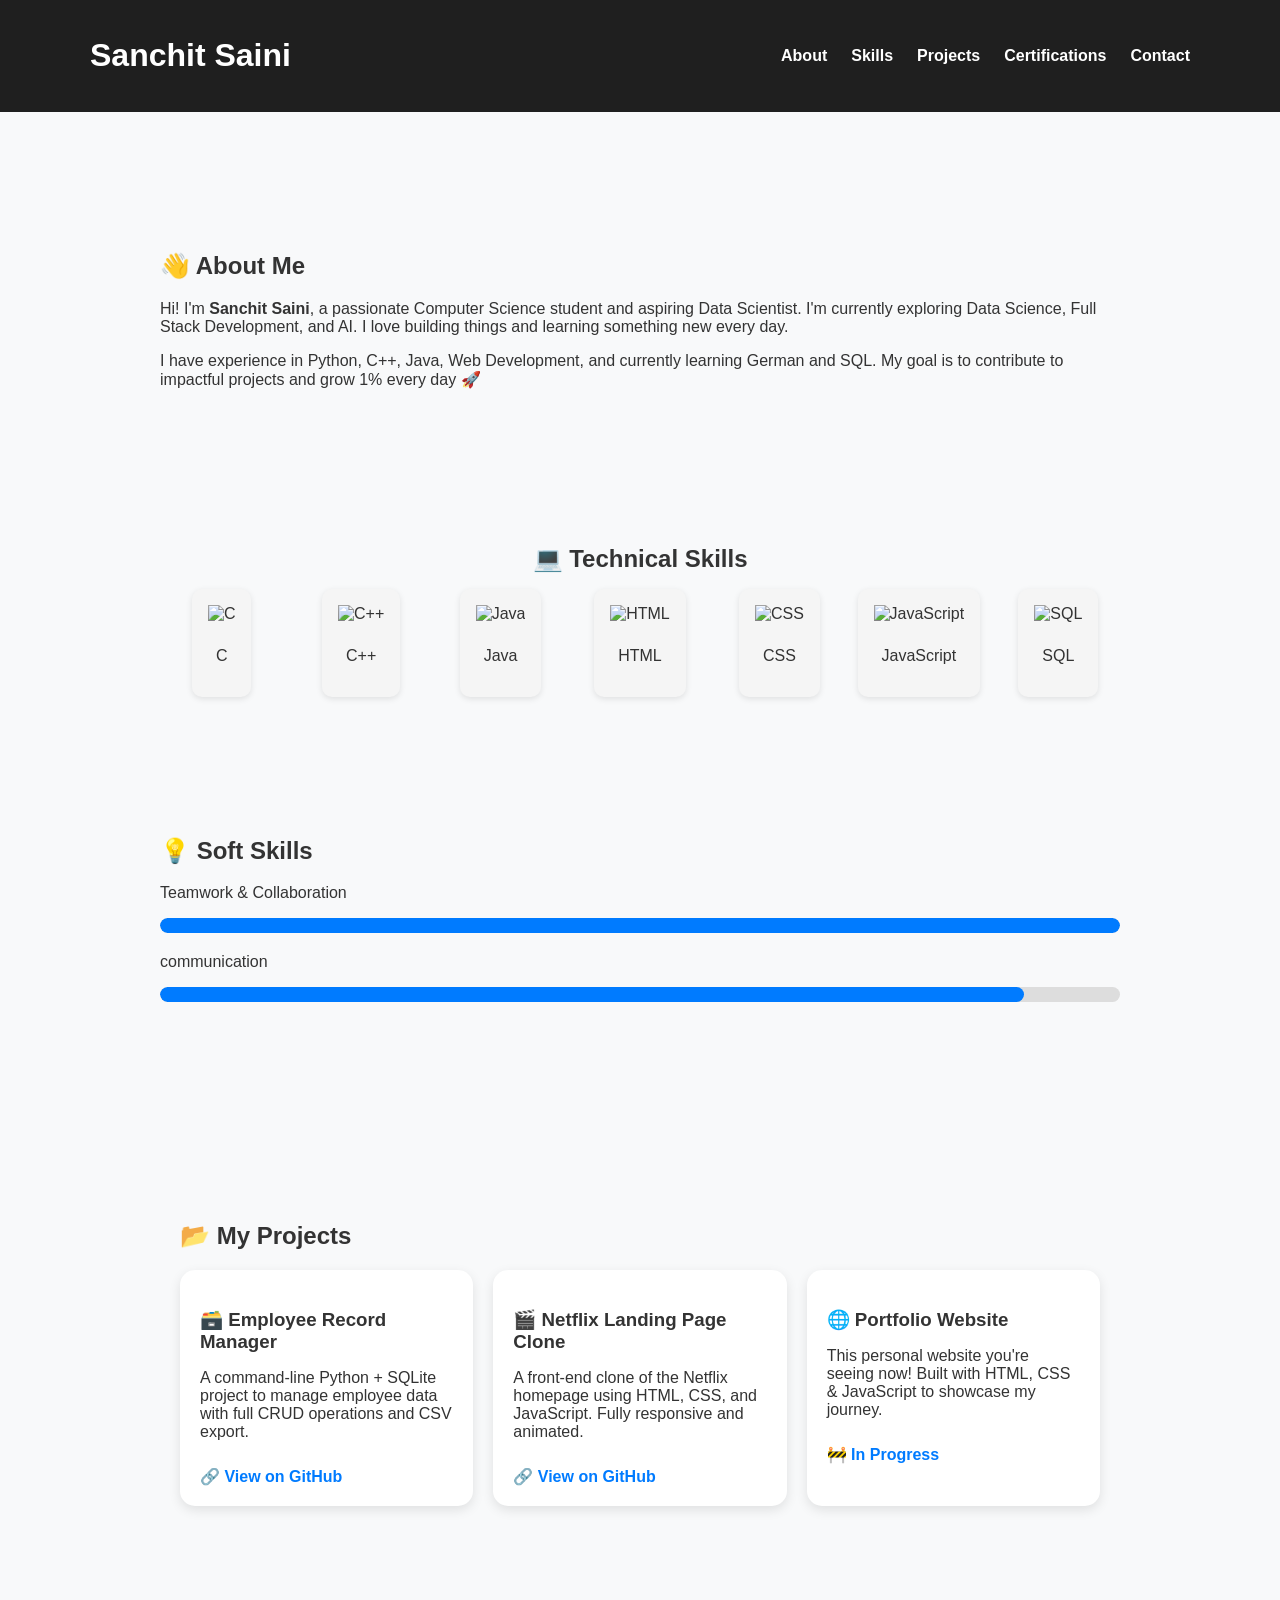
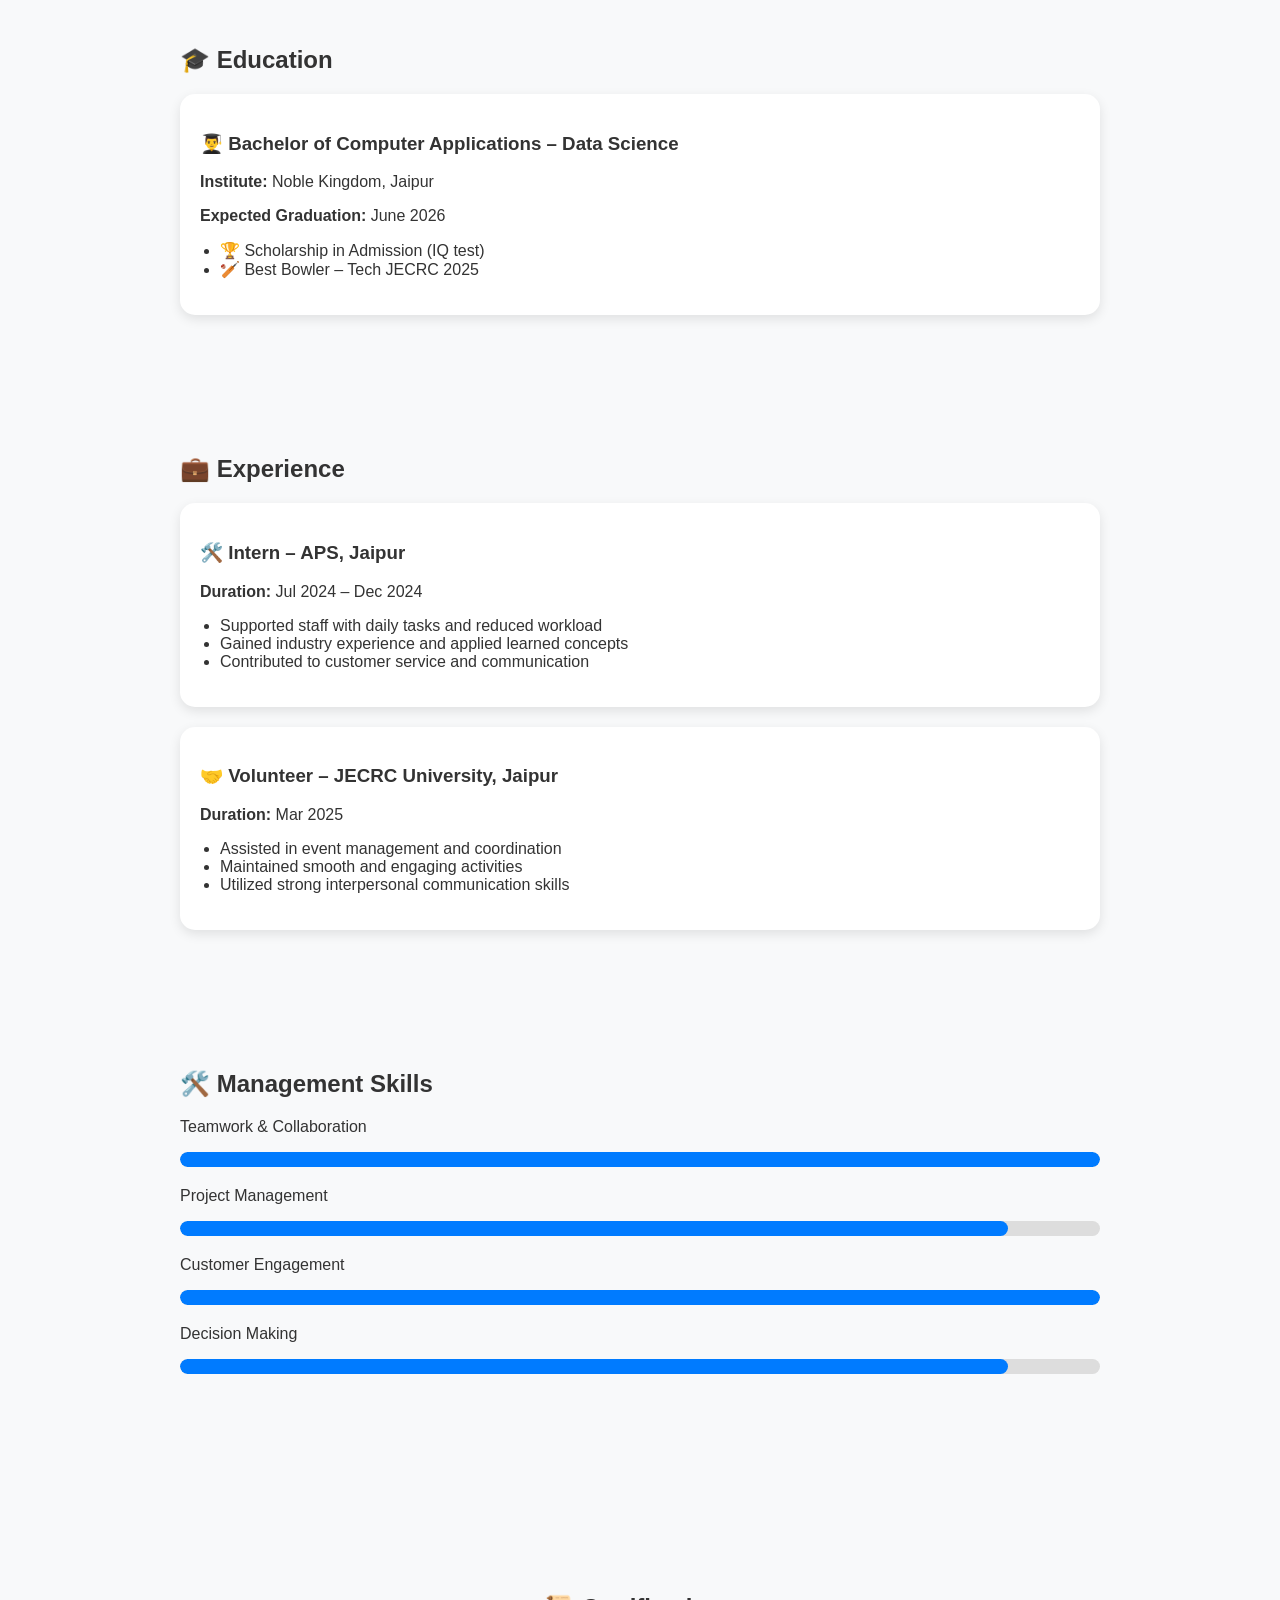
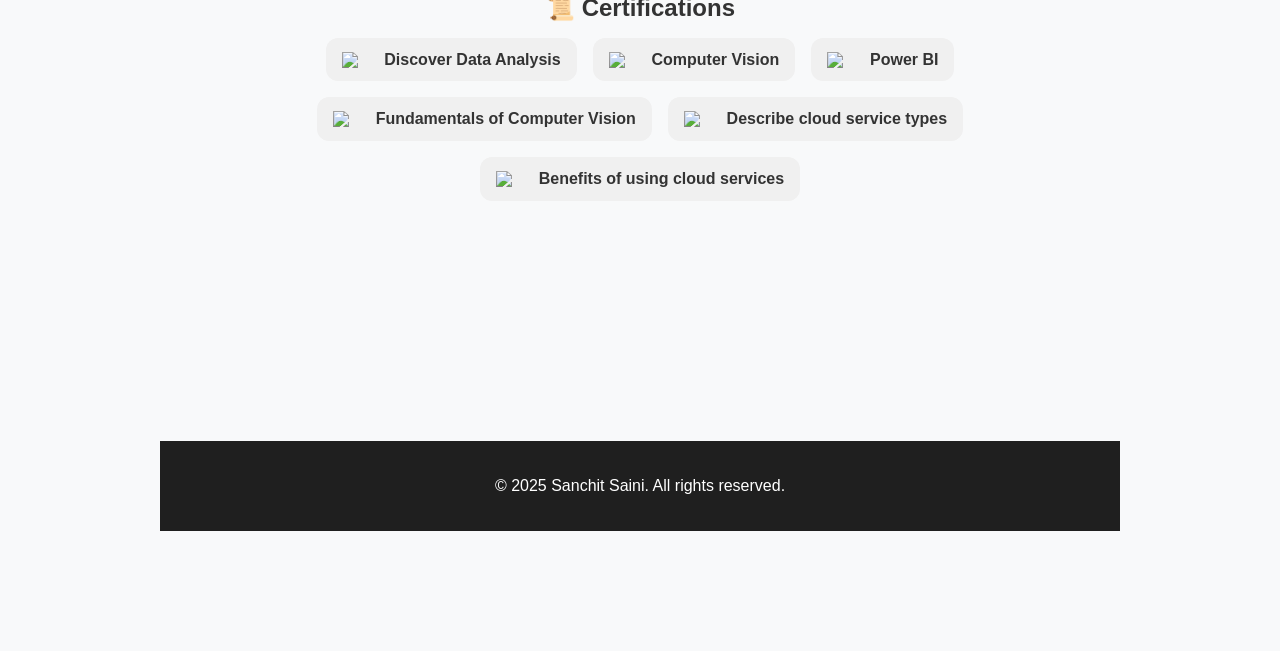
==== index.html @ 5c27bda4 "Update and rename index.html.html to index.html" ====
<!DOCTYPE html>
<html lang="en">
<head>
  <meta charset="UTF-8" />
  <meta name="viewport" content="width=device-width, initial-scale=1.0"/>
  <title>Sanchit Saini | Portfolio</title>
  <link rel="stylesheet" href="port.css" />
</head>
<body>
  <header>
    <div class="container">
      <h1>Sanchit Saini</h1>
      <nav>
        <ul>
          <li><a href="#about">About</a></li>
          <li><a href="#skills">Skills</a></li>
          <li><a href="#projects">Projects</a></li>
          <li><a href="#certifications">Certifications</a></li>
          <li><a href="#contact">Contact</a></li>
        </ul>
      </nav>
    </div>
  </header>

  <!-- Sections (we’ll build these next) -->
  <section id="about"><section id="about">
    <h2>👋 About Me</h2>
    <p>
      Hi! I'm <strong>Sanchit Saini</strong>, a passionate Computer Science student and aspiring Data Scientist.
      I'm currently exploring Data Science, Full Stack Development, and AI. I love building things and learning something new every day.
    </p>
    <p>
      I have experience in Python, C++, Java, Web Development, and currently learning German and SQL. My goal is to contribute to impactful projects and grow 1% every day 🚀
    </p>
  </section>
 
  <section id="technical-skills">
    <h2>💻 Technical Skills</h2>
    <div class="tech-skills-grid">
      <div class="tech-skill-card">
        <img src="https://cdn-icons-png.flaticon.com/512/6132/6132222.png" alt="C" />
        <p>C</p>
      </div>
      <div class="tech-skill-card">
        <img src="https://cdn-icons-png.flaticon.com/512/6132/6132221.png" alt="C++" />
        <p>C++</p>
      </div>
      <div class="tech-skill-card">
        <img src="https://cdn-icons-png.flaticon.com/512/226/226777.png" alt="Java" />
        <p>Java</p>
      </div>
      <div class="tech-skill-card">
        <img src="https://cdn-icons-png.flaticon.com/512/732/732212.png" alt="HTML" />
        <p>HTML</p>
      </div>
      <div class="tech-skill-card">
        <img src="https://cdn-icons-png.flaticon.com/512/732/732190.png" alt="CSS" />
        <p>CSS</p>
      </div>
      <div class="tech-skill-card">
        <img src="https://cdn-icons-png.flaticon.com/512/5968/5968292.png" alt="JavaScript" />
        <p>JavaScript</p>
      </div>
      <div class="tech-skill-card">
        <img src="https://cdn-icons-png.flaticon.com/512/2772/2772128.png" alt="SQL" />
        <p>SQL</p>
      </div>
    </div>
  </section>
  
  <section id="soft-skills">
    <h2>💡 Soft Skills</h2>
    <div class="skills-container">
      <div class="skill"><p>Teamwork & Collaboration</p><div class="bar"><div class="fill" style="width: 100%"></div></div></div>
      <div class="skill"><p>communication</p><div class="bar"><div class="fill" style="width: 90%"></div></div></div>
    </div>
  </section>
  
  <section id="projects"><section id="projects">
    <h2>📂 My Projects</h2>
    <div class="projects-container">
  
      <div class="project-card">
        <h3>🗃️ Employee Record Manager</h3>
        <p>A command-line Python + SQLite project to manage employee data with full CRUD operations and CSV export.</p>
        <a href="https://github.com/SANCHITSAINI46/Employee-Record-Manager" target="_blank">🔗 View on GitHub</a>
      </div>
  
      <div class="project-card">
        <h3>🎬 Netflix Landing Page Clone</h3>
        <p>A front-end clone of the Netflix homepage using HTML, CSS, and JavaScript. Fully responsive and animated.</p>
        <a href="https://github.com/SANCHITSAINI46/Netflix-Landing-Page-Clone" target="_blank">🔗 View on GitHub</a>
      </div>
  
      <!-- Future Project Placeholder -->
      <div class="project-card">
        <h3>🌐 Portfolio Website</h3>
        <p>This personal website you're seeing now! Built with HTML, CSS & JavaScript to showcase my journey.</p>
        <a href="#" target="_blank">🚧 In Progress</a>
      </div>
  
    </div>
  </section>
  <section id="education">
    <h2>🎓 Education</h2>
    <div class="edu-container">
  
      <div class="edu-card">
        <h3>👨‍🎓 Bachelor of Computer Applications – Data Science</h3>
        <p><strong>Institute:</strong> Noble Kingdom, Jaipur</p>
        <p><strong>Expected Graduation:</strong> June 2026</p>
        <ul>
          <li>🏆 Scholarship in Admission (IQ test)</li>
          <li>🏏 Best Bowler – Tech JECRC 2025</li>
        </ul>
      </div>
  
    </div>
  </section>
  
  <section id="experience">
    <h2>💼 Experience</h2>
    <div class="exp-container">
  
      <div class="exp-card">
        <h3>🛠️ Intern – APS, Jaipur</h3>
        <p><strong>Duration:</strong> Jul 2024 – Dec 2024</p>
        <ul>
          <li>Supported staff with daily tasks and reduced workload</li>
          <li>Gained industry experience and applied learned concepts</li>
          <li>Contributed to customer service and communication</li>
        </ul>
      </div>
  
      <div class="exp-card">
        <h3>🤝 Volunteer – JECRC University, Jaipur</h3>
        <p><strong>Duration:</strong> Mar 2025</p>
        <ul>
          <li>Assisted in event management and coordination</li>
          <li>Maintained smooth and engaging activities</li>
          <li>Utilized strong interpersonal communication skills</li>
        </ul>
      </div>
  
    </div>
  </section>
  <section id="skills">
    <h2>🛠️ Management Skills</h2>
    <div class="skills-container">
  
      <div class="skill">
        <p>Teamwork & Collaboration</p>
        <div class="bar"><div class="fill" style="width: 100%"></div></div>
      </div>
  
      <div class="skill">
        <p>Project Management</p>
        <div class="bar"><div class="fill" style="width: 90%"></div></div>
      </div>
  
      <div class="skill">
        <p>Customer Engagement</p>
        <div class="bar"><div class="fill" style="width: 100%"></div></div>
      </div>
  
      <div class="skill">
        <p>Decision Making</p>
        <div class="bar"><div class="fill" style="width: 90%"></div></div>
      </div>
  
    </div>
  </section>
  
  <section id="certifications"><section id="certifications">
    <h2>📜 Certifications</h2>
    <div class="cert-card-container">
      <a class="cert-card" href="https://learn.microsoft.com/api/achievements/share/en-us/SANCHITSAINI-2100/2BXMQHKV?sharingId=534D3C" target="_blank">
        <img src="https://img.icons8.com/color/48/000000/microsoft.png"/>
        <span>Discover Data Analysis</span>
      </a>
      <a class="cert-card" href="https://learn.microsoft.com/api/achievements/share/en-us/SANCHITSAINI-2100/74W7FYFZ?sharingId=534D3C" target="_blank">
        <img src="https://img.icons8.com/color/48/000000/microsoft.png"/>
        <span>Computer Vision</span>
      </a>
      <a class="cert-card" href="https://learn.microsoft.com/api/achievements/share/en-us/SANCHITSAINI-2100/KG247DQB?sharingId=534D3C18CEA63D70" target="_blank">
        <img src="https://img.icons8.com/color/48/000000/microsoft.png"/>
        <span>Power BI</span>
      </a>
      <a class="cert-card" href="https://learn.microsoft.com/api/achievements/share/en-us/SANCHITSAINI-2100/74W7FYFZ?sharingId=534D3C" target="_blank">
        <img src="https://img.icons8.com/color/48/000000/microsoft.png"/>
        <span>Fundamentals of Computer Vision</span>
      </a>
      <a class="cert-card" href="https://learn.microsoft.com/api/achievements/share/en-us/SANCHITSAINI-2100/BG9Z546D?sharingId=534D3C18CEA63D70" target="_blank">
        <img src="https://img.icons8.com/color/48/000000/microsoft.png"/>
        <span>Describe cloud service types</span>
      </a>
      <a class="cert-card" href="https://learn.microsoft.com/api/achievements/share/en-us/SANCHITSAINI-2100/Z4D8ELY2?sharingId=534D3C18CEA63D70" target="_blank">
        <img src="https://img.icons8.com/color/48/000000/microsoft.png"/>
        <span>Benefits of using cloud services</span>
      </a>
      
      <!-- Add more below in the same format -->
    </div>
  </section>
  </section>
  <section id="contact"></section>

  <footer>
    <p>© 2025 Sanchit Saini. All rights reserved.</p>
  </footer>

  <script src="port.js"></script>
</body>
</html>
---- port.css ----
body {
    margin: 0;
    font-family: 'Segoe UI', sans-serif;
    background: #f8f9fa;
    color: #333;
  }
  
  header {
    background: #1f1f1f;
    color: #fff;
    padding: 1rem 0;
  }
  
  .container {
    max-width: 1100px;
    margin: auto;
    padding: 0 20px;
    display: flex;
    justify-content: space-between;
    align-items: center;
  }
  
  nav ul {
    list-style: none;
    display: flex;
    gap: 1.5rem;
  }
  
  nav a {
    color: #fff;
    text-decoration: none;
    font-weight: 600;
  }
  
  section {
    padding: 60px 20px;
    max-width: 1000px;
    margin: auto;
  }
  
  footer {
    text-align: center;
    padding: 20px;
    background: #1f1f1f;
    color: white;
  } 
  .skill {
    margin-bottom: 20px;
  }
  
  .skill span {
    font-weight: 600;
  }
  
  .bar {
    width: 100%;
    background-color: #ddd;
    border-radius: 20px;
    overflow: hidden;
    height: 15px;
    margin-top: 5px;
  }
  
  .bar div {
    height: 100%;
    background-color: #007bff;
    width: 0%;
    border-radius: 20px;
    transition: width 1s ease-in-out;
  }
  .projects-container {
    display: grid;
    grid-template-columns: repeat(auto-fit, minmax(250px, 1fr));
    gap: 20px;
    margin-top: 20px;
  }
  
  .project-card {
    background: #fff;
    border-radius: 15px;
    padding: 20px;
    box-shadow: 0 4px 12px rgba(0,0,0,0.1);
    transition: transform 0.3s ease;
  }
  
  .project-card:hover {
    transform: translateY(-5px);
  }
  
  .project-card h3 {
    margin-bottom: 10px;
  }
  
  .project-card a {
    display: inline-block;
    margin-top: 10px;
    color: #007bff;
    font-weight: 600;
    text-decoration: none;
  }
  
  .project-card a:hover {
    text-decoration: underline;
  }
  
  .edu-container, .exp-container {
    display: flex;
    flex-direction: column;
    gap: 20px;
    margin-top: 20px;
  }
  
  .edu-card, .exp-card {
    background-color: #fff;
    padding: 20px;
    border-radius: 15px;
    box-shadow: 0 4px 12px rgba(0,0,0,0.1);
  }
  
  .edu-card ul, .exp-card ul {
    margin-top: 10px;
    padding-left: 20px;
  }
  #management-skills h2 {
    text-align: center;
    color: #333;
    margin-bottom: 1.2rem;
  }
/* Media Query for Mobile Devices */
@media only screen and (max-width: 768px) {
    body {
        font-size: 12px; /* Reduce font size for better readability */
    }

    .container {
        width: 95%; /* Adjust container width for smaller screens */
        padding: 0 10px; /* Reduce padding */
    }

    nav ul {
        flex-direction: column; /* Stack navigation items vertically */
        gap: 10px; /* Add spacing between items */
    }

    nav ul li {
        margin: 5px 0; /* Reduce margin for compact layout */
    }

    .cert-card {
        padding: 0.5rem 0.8rem; /* Reduce padding */
        font-size: 0.9rem; /* Adjust font size */
    }

    .cert-card img {
        width: 20px; /* Reduce image size */
    }

    .tech-skill-card {
        padding: 0.5rem; /* Reduce padding */
        font-size: 0.8rem; /* Adjust font size */
    }

    .tech-skill-card img {
        width: 30px; /* Reduce image size */
        height: 30px;
    }

    .tech-skills-grid {
        grid-template-columns: repeat(auto-fit, minmax(80px, 1fr)); /* Adjust grid layout */
    }

    .project-card {
        padding: 10px; /* Reduce padding */
    }

    section {
        padding: 40px 10px; /* Reduce section padding */
    }

    footer {
        padding: 15px; /* Adjust footer padding */
        font-size: 0.9rem; /* Reduce font size */
    }
}
#technical-skills h2 {
  text-align: center;
  margin-bottom: 1rem;
}

.tech-skills-grid {
  display: grid;
  grid-template-columns: repeat(auto-fit, minmax(100px, 1fr));
  gap: 1rem;
  justify-items: center;
}

.tech-skill-card {
  background: #f5f5f5;
  padding: 1rem;
  border-radius: 10px;
  text-align: center;
  box-shadow: 0 2px 6px rgba(0,0,0,0.1);
  transition: transform 0.3s ease;
}

.tech-skill-card:hover {
  transform: scale(1.1);
}

.tech-skill-card img {
  width: 40px;
  height: 40px;
  margin-bottom: 0.5rem;
}
#certifications h2 {
  text-align: center;
  margin-bottom: 1rem;
}

.cert-card-container {
  display: flex;
  flex-wrap: wrap;
  gap: 1rem;
  justify-content: center;
}

.cert-card {
  display: flex;
  align-items: center;
  gap: 0.8rem;
  padding: 0.8rem 1rem;
  background-color: #f0f0f0;
  border-radius: 12px;
  text-decoration: none;
  color: #333;
  font-weight: 600;
  transition: background 0.3s ease, transform 0.3s ease;
}

.cert-card img {
  width: 30px;
}

.cert-card:hover {
  background-color: #d3e3fd;
  transform: translateY(-5px);
}
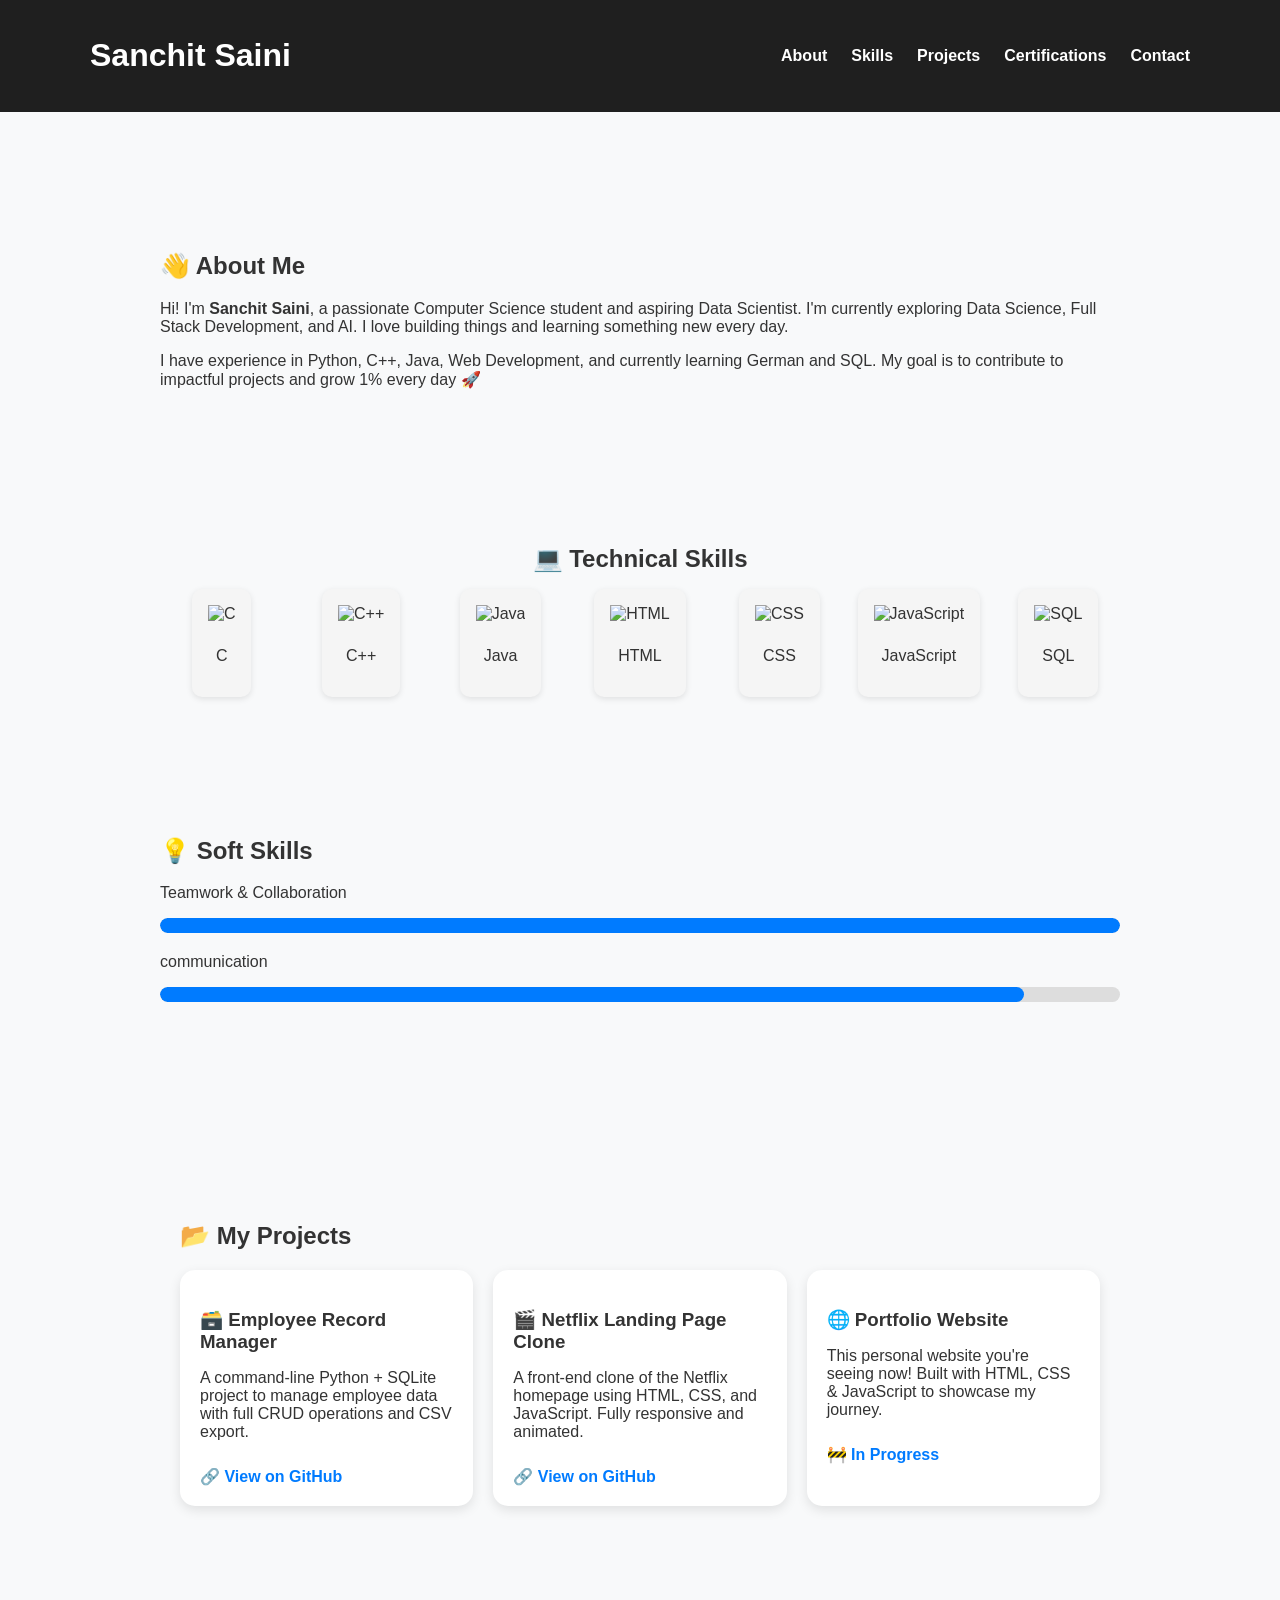
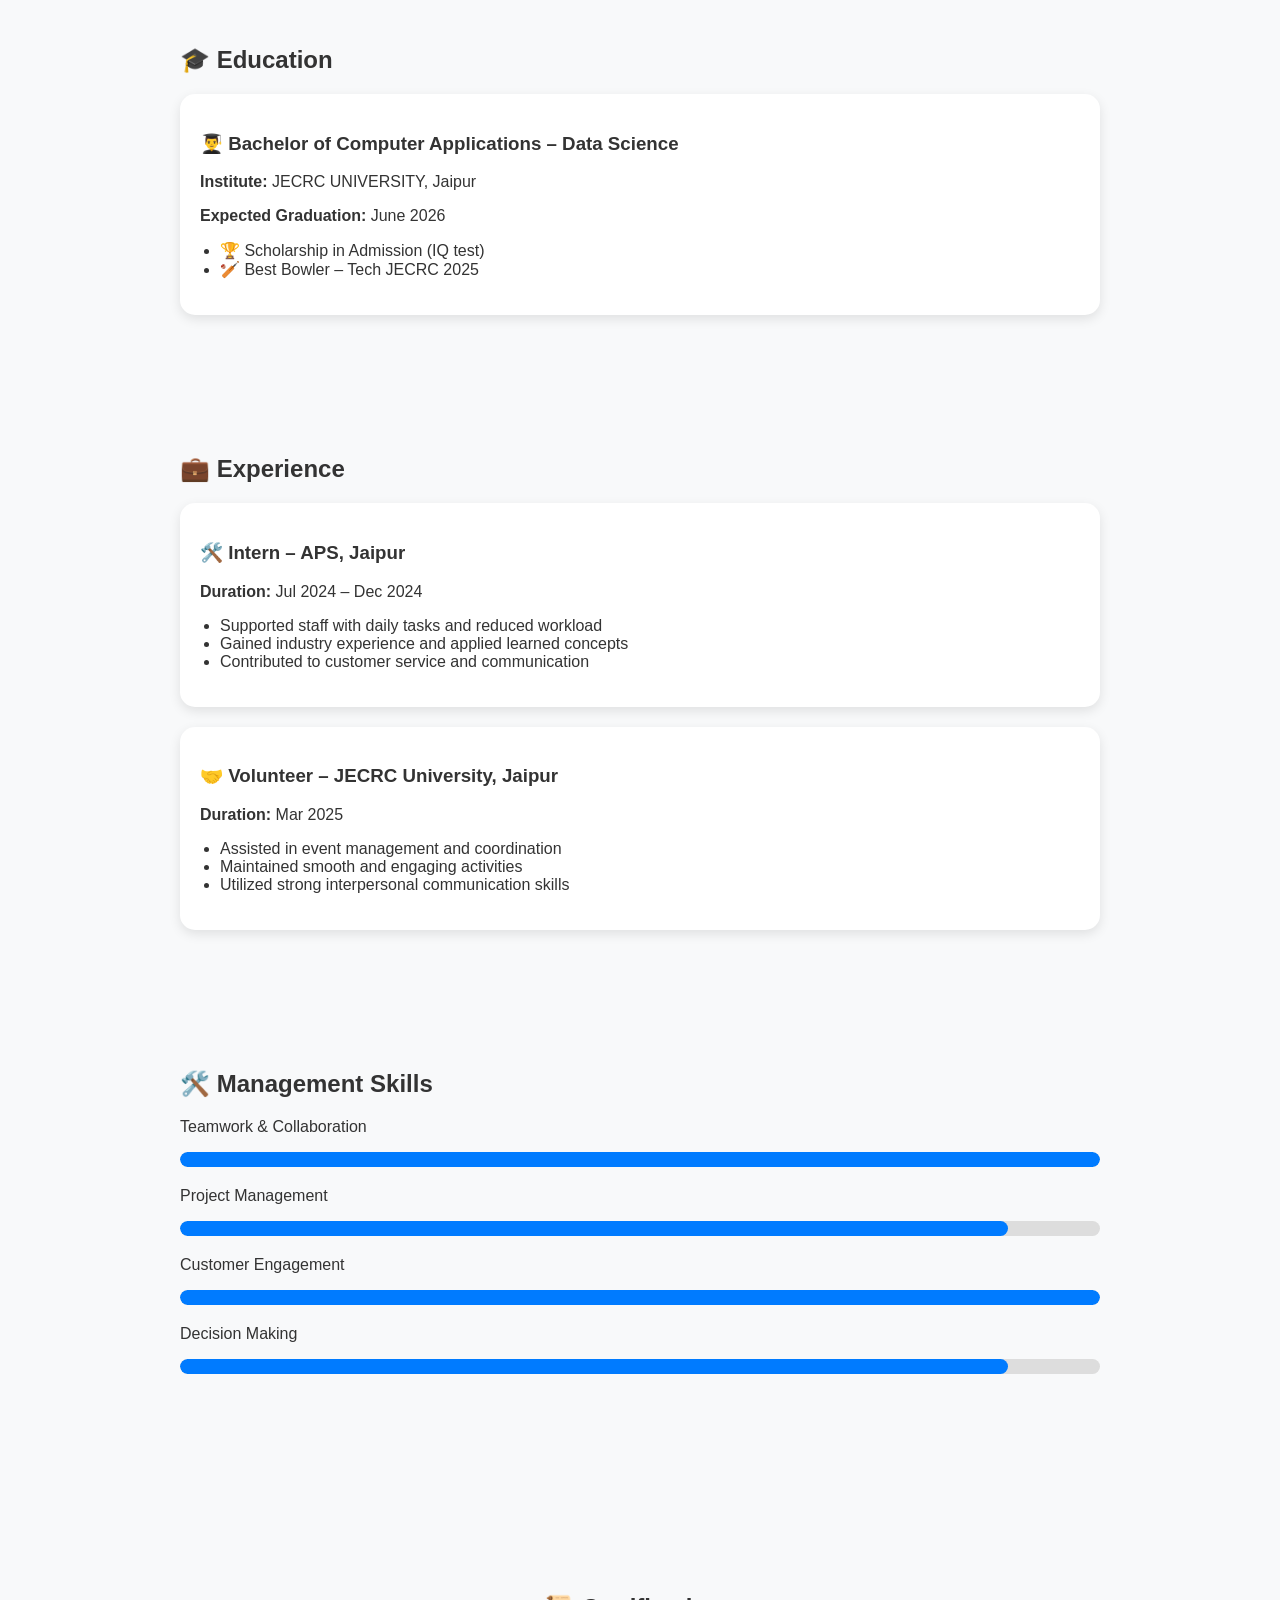
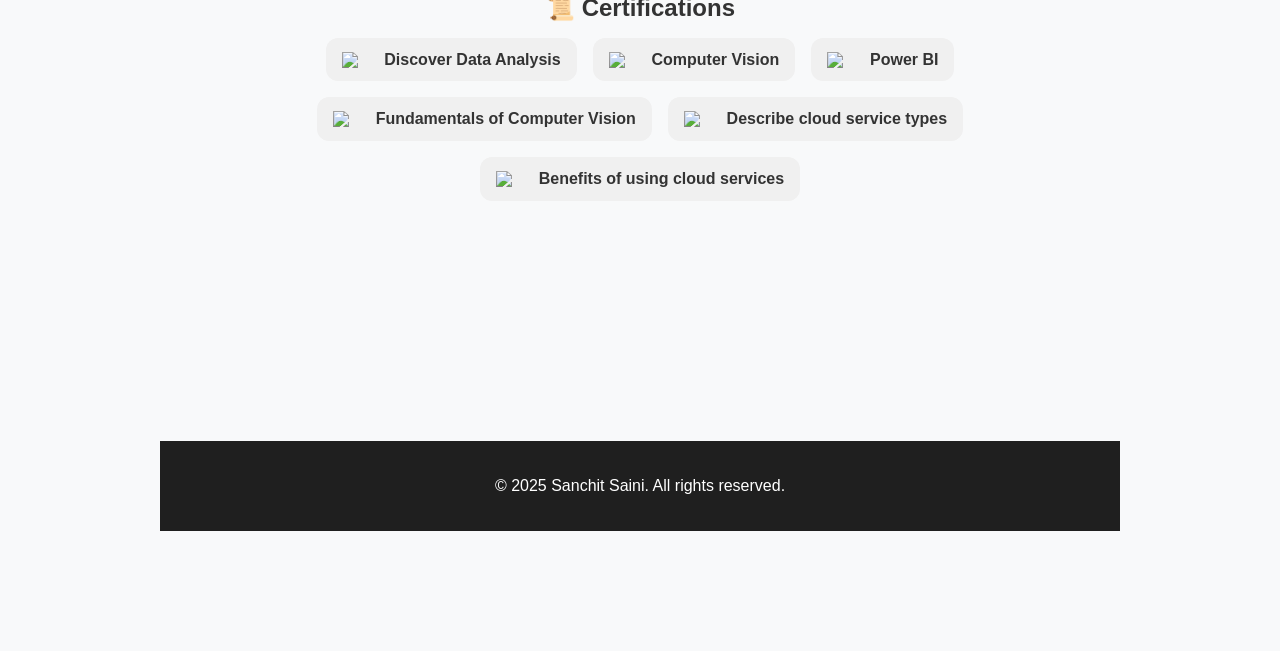
==== commit 2750ef2f: "Update index.html" ====
--- a/index.html
+++ b/index.html
@@ -107,7 +107,7 @@
   
       <div class="edu-card">
         <h3>👨‍🎓 Bachelor of Computer Applications – Data Science</h3>
-        <p><strong>Institute:</strong> Noble Kingdom, Jaipur</p>
+        <p><strong>Institute:</strong> JECRC UNIVERSITY, Jaipur</p>
         <p><strong>Expected Graduation:</strong> June 2026</p>
         <ul>
           <li>🏆 Scholarship in Admission (IQ test)</li>
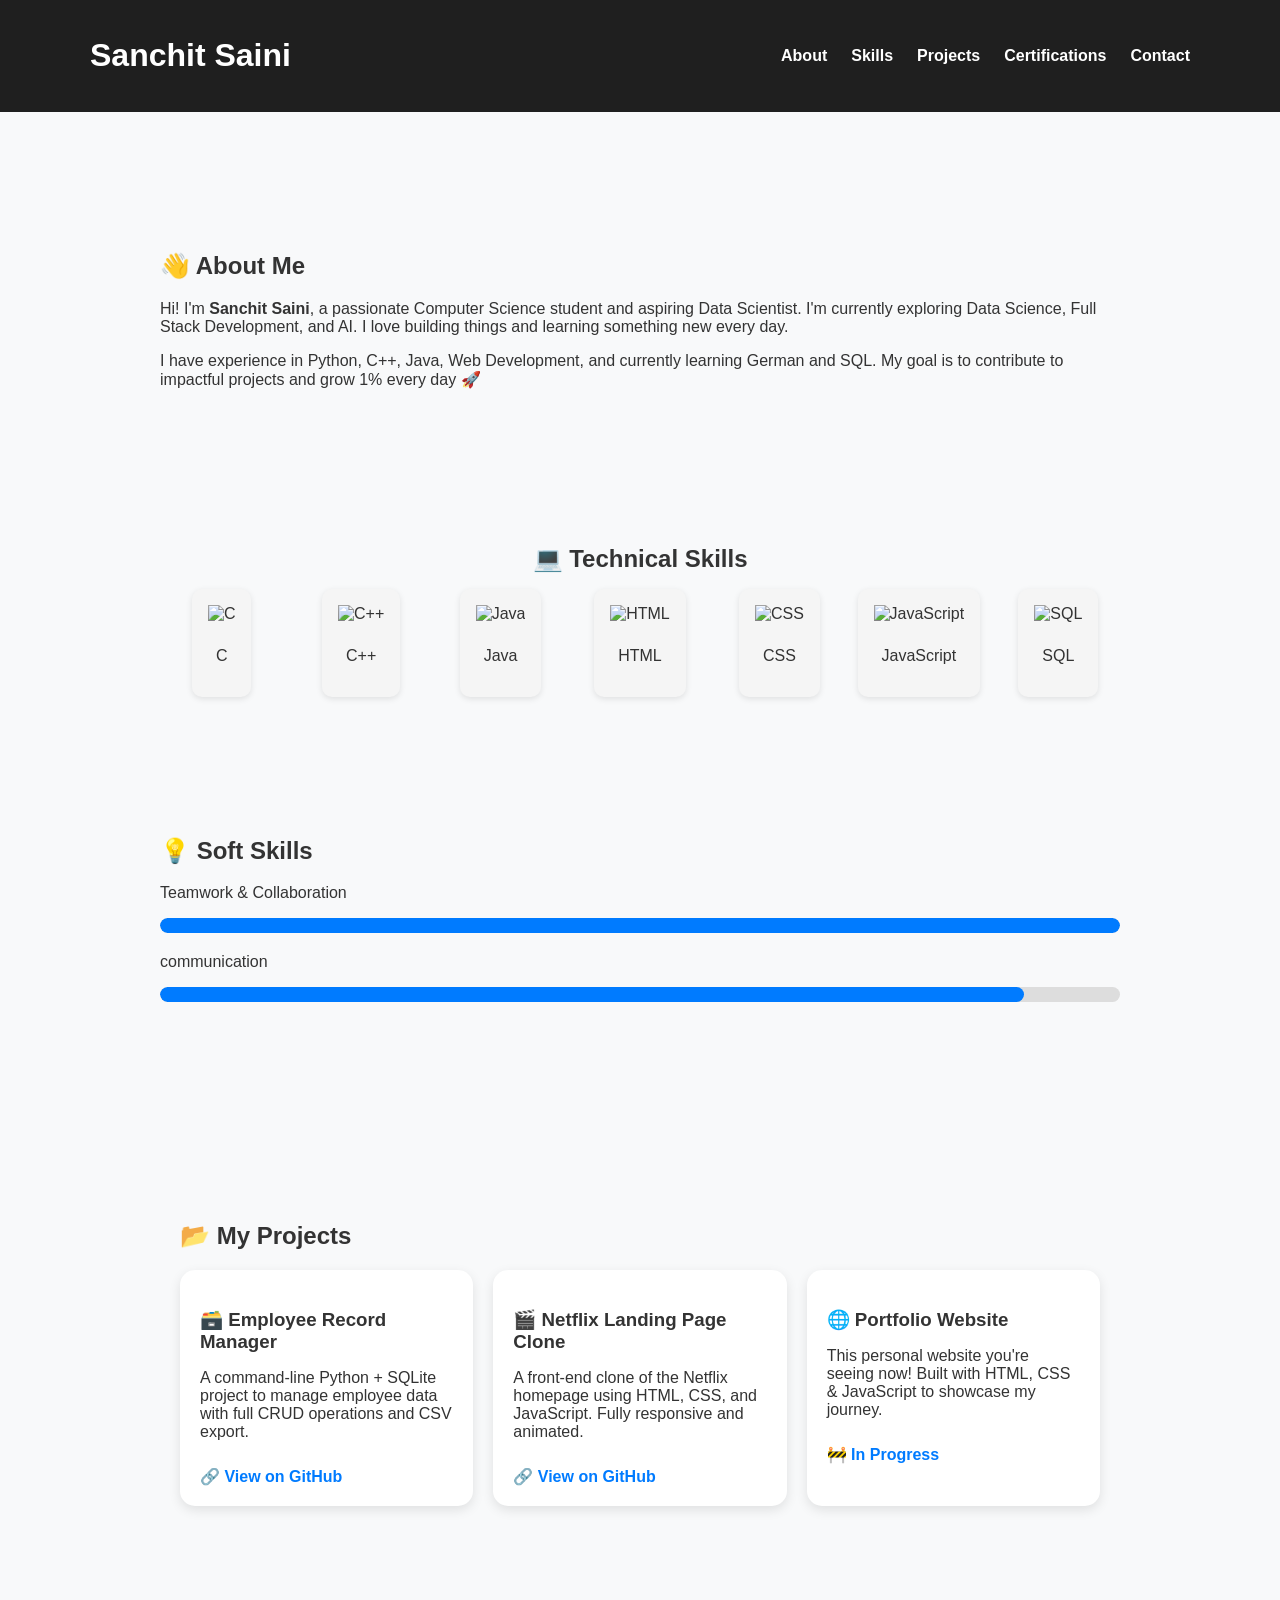
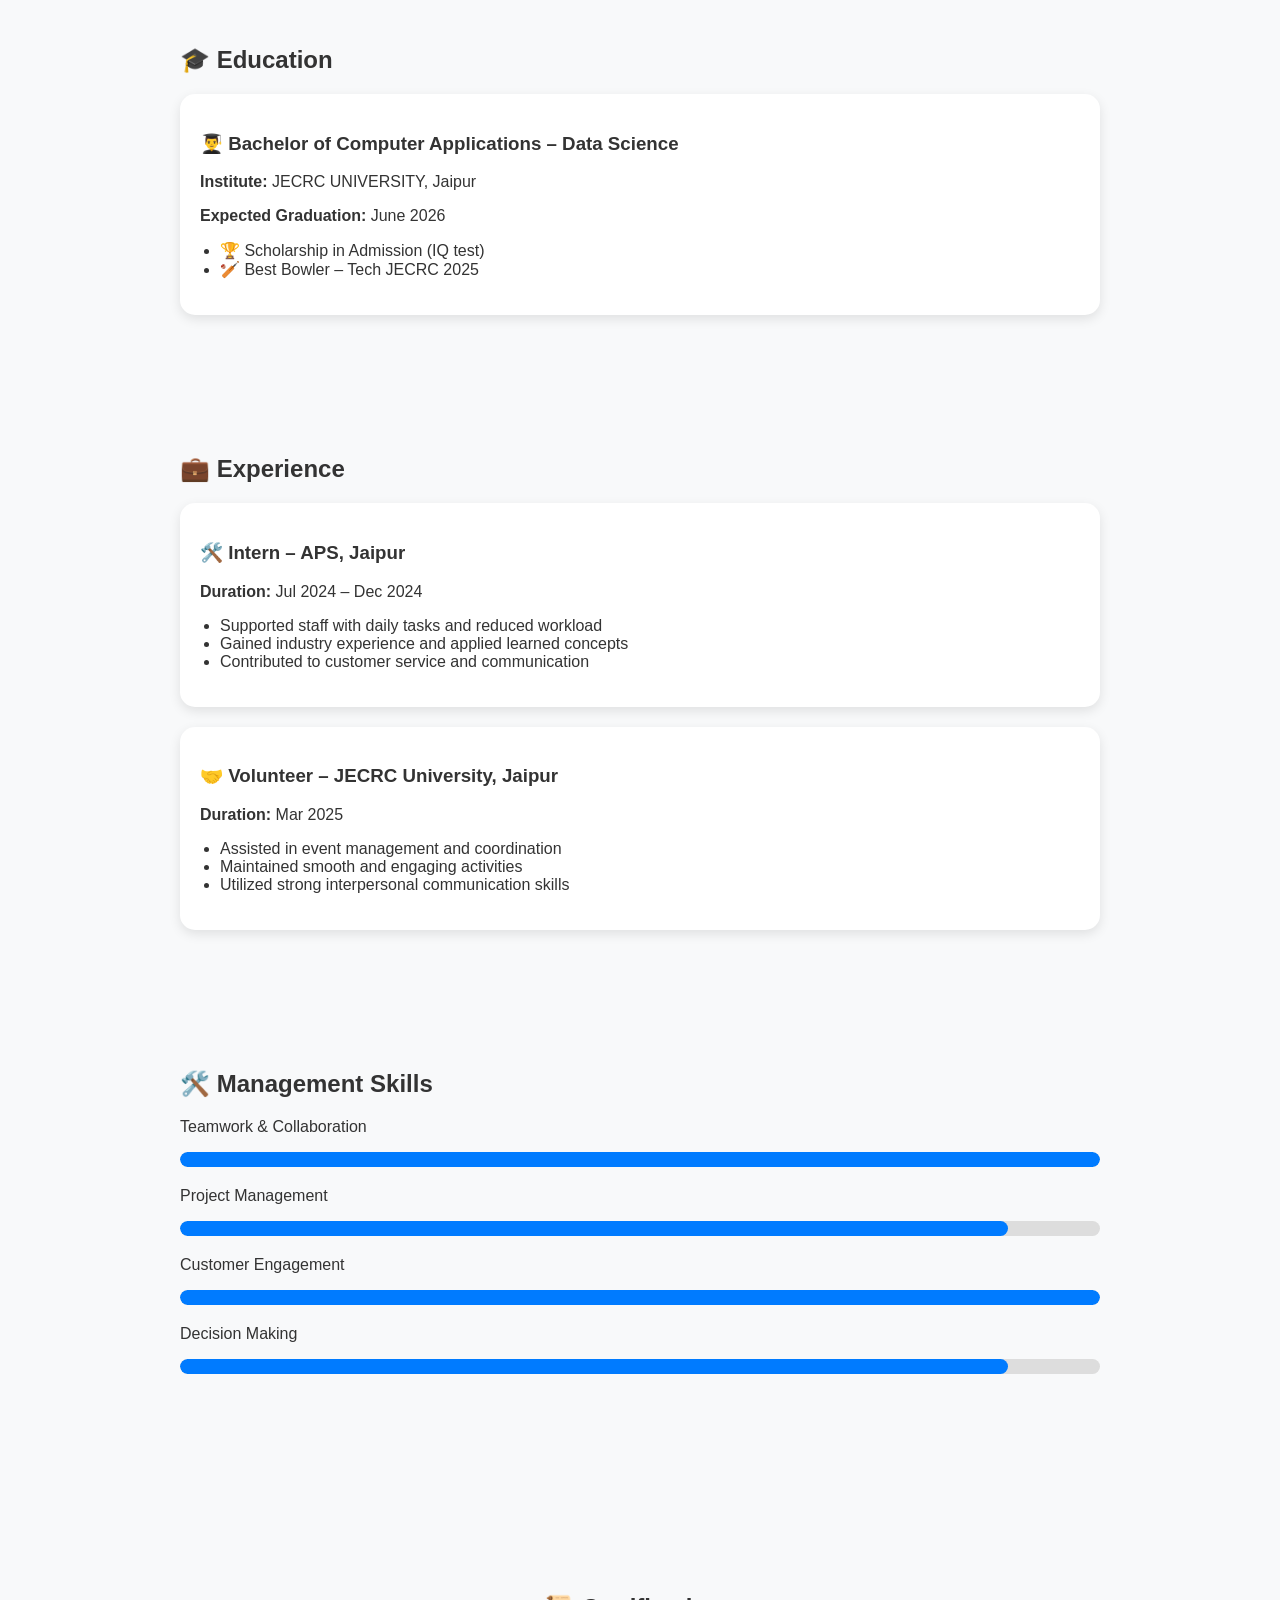
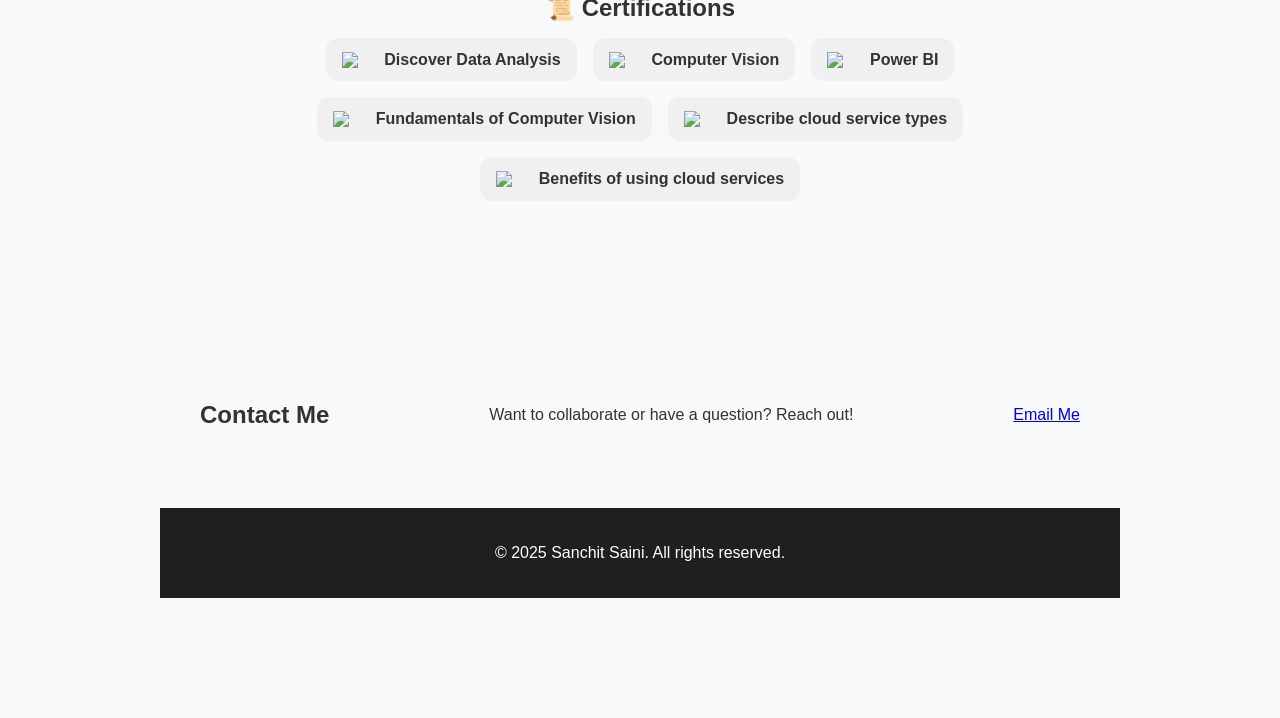
==== commit 6e437788: "Update index.html" ====
--- a/index.html
+++ b/index.html
@@ -203,7 +203,13 @@
     </div>
   </section>
   </section>
-  <section id="contact"></section>
+   <section id="contact" class="section">
+    <div class="container">
+      <h2>Contact Me</h2>
+      <p>Want to collaborate or have a question? Reach out!</p>
+      <a href="mailto:sanchitsaini46@gmail.com" class="btn">Email Me</a>
+    </div>
+  </section>
 
   <footer>
     <p>© 2025 Sanchit Saini. All rights reserved.</p>
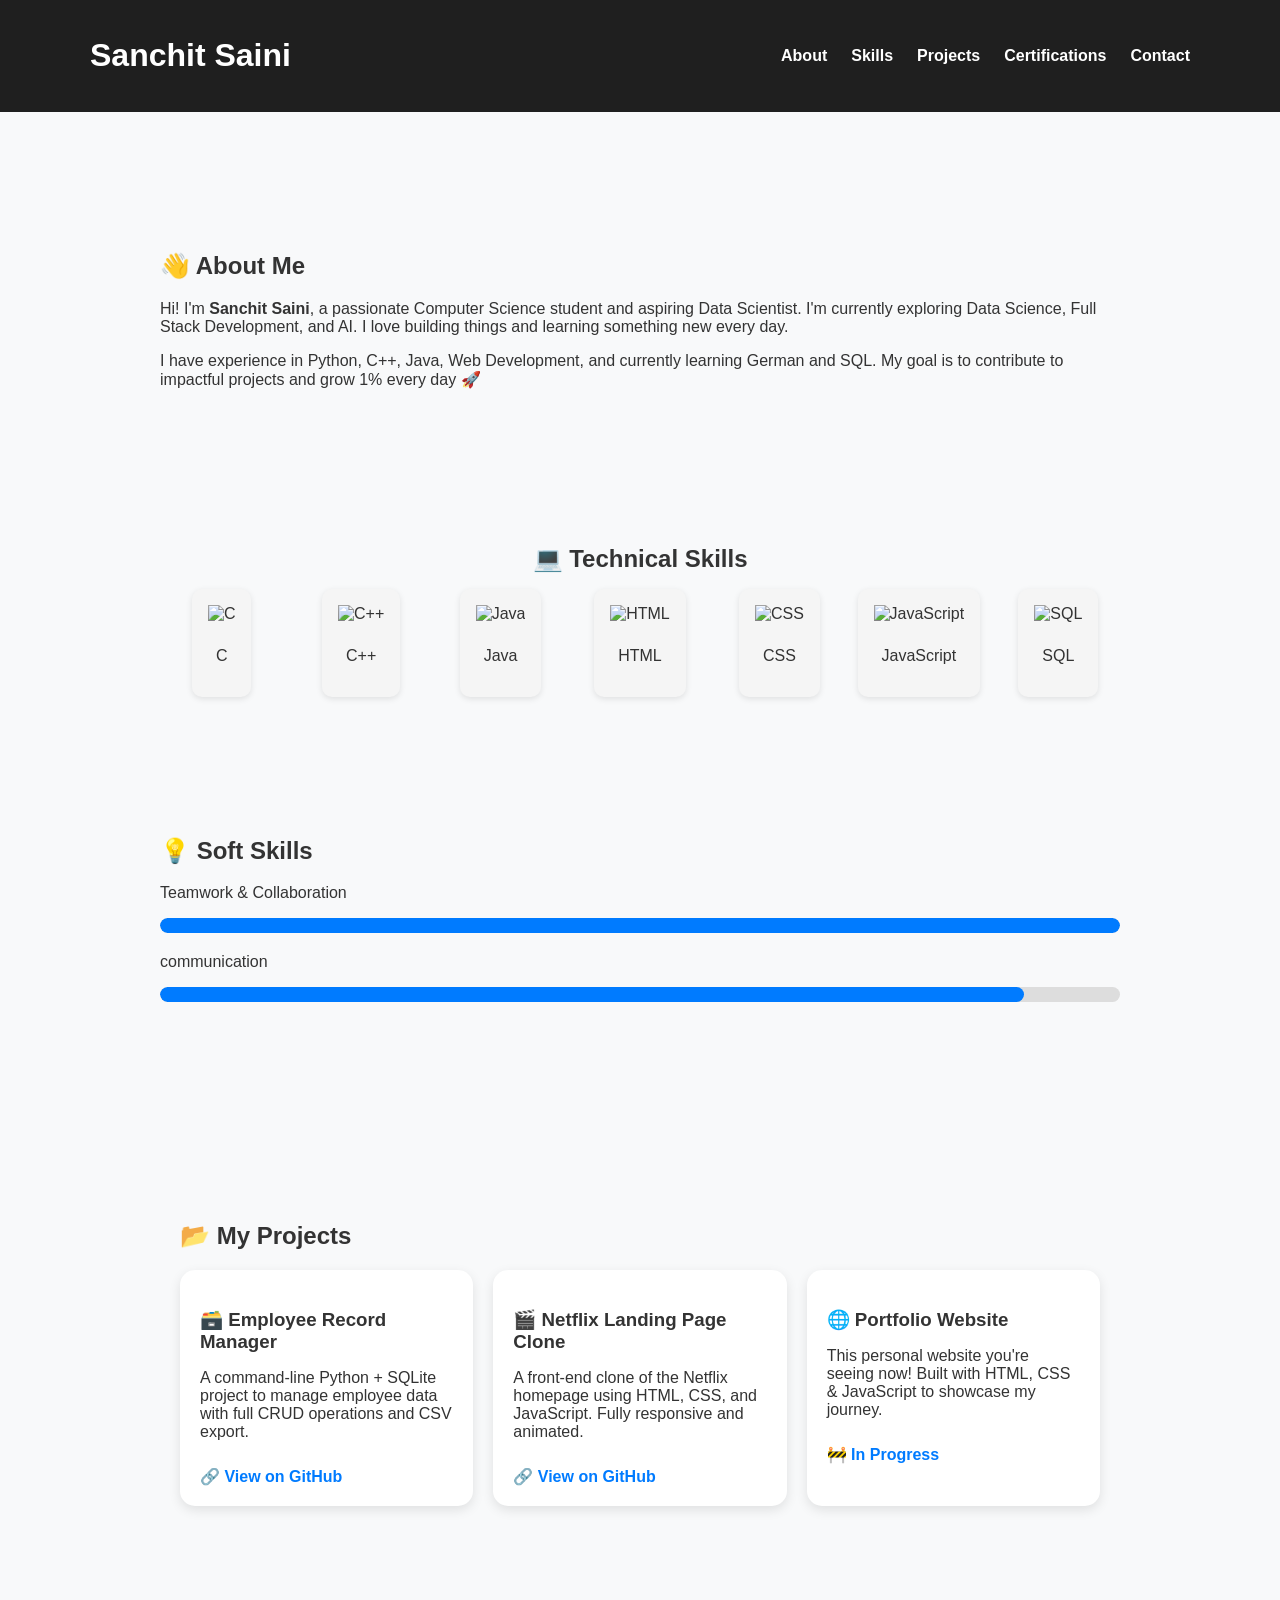
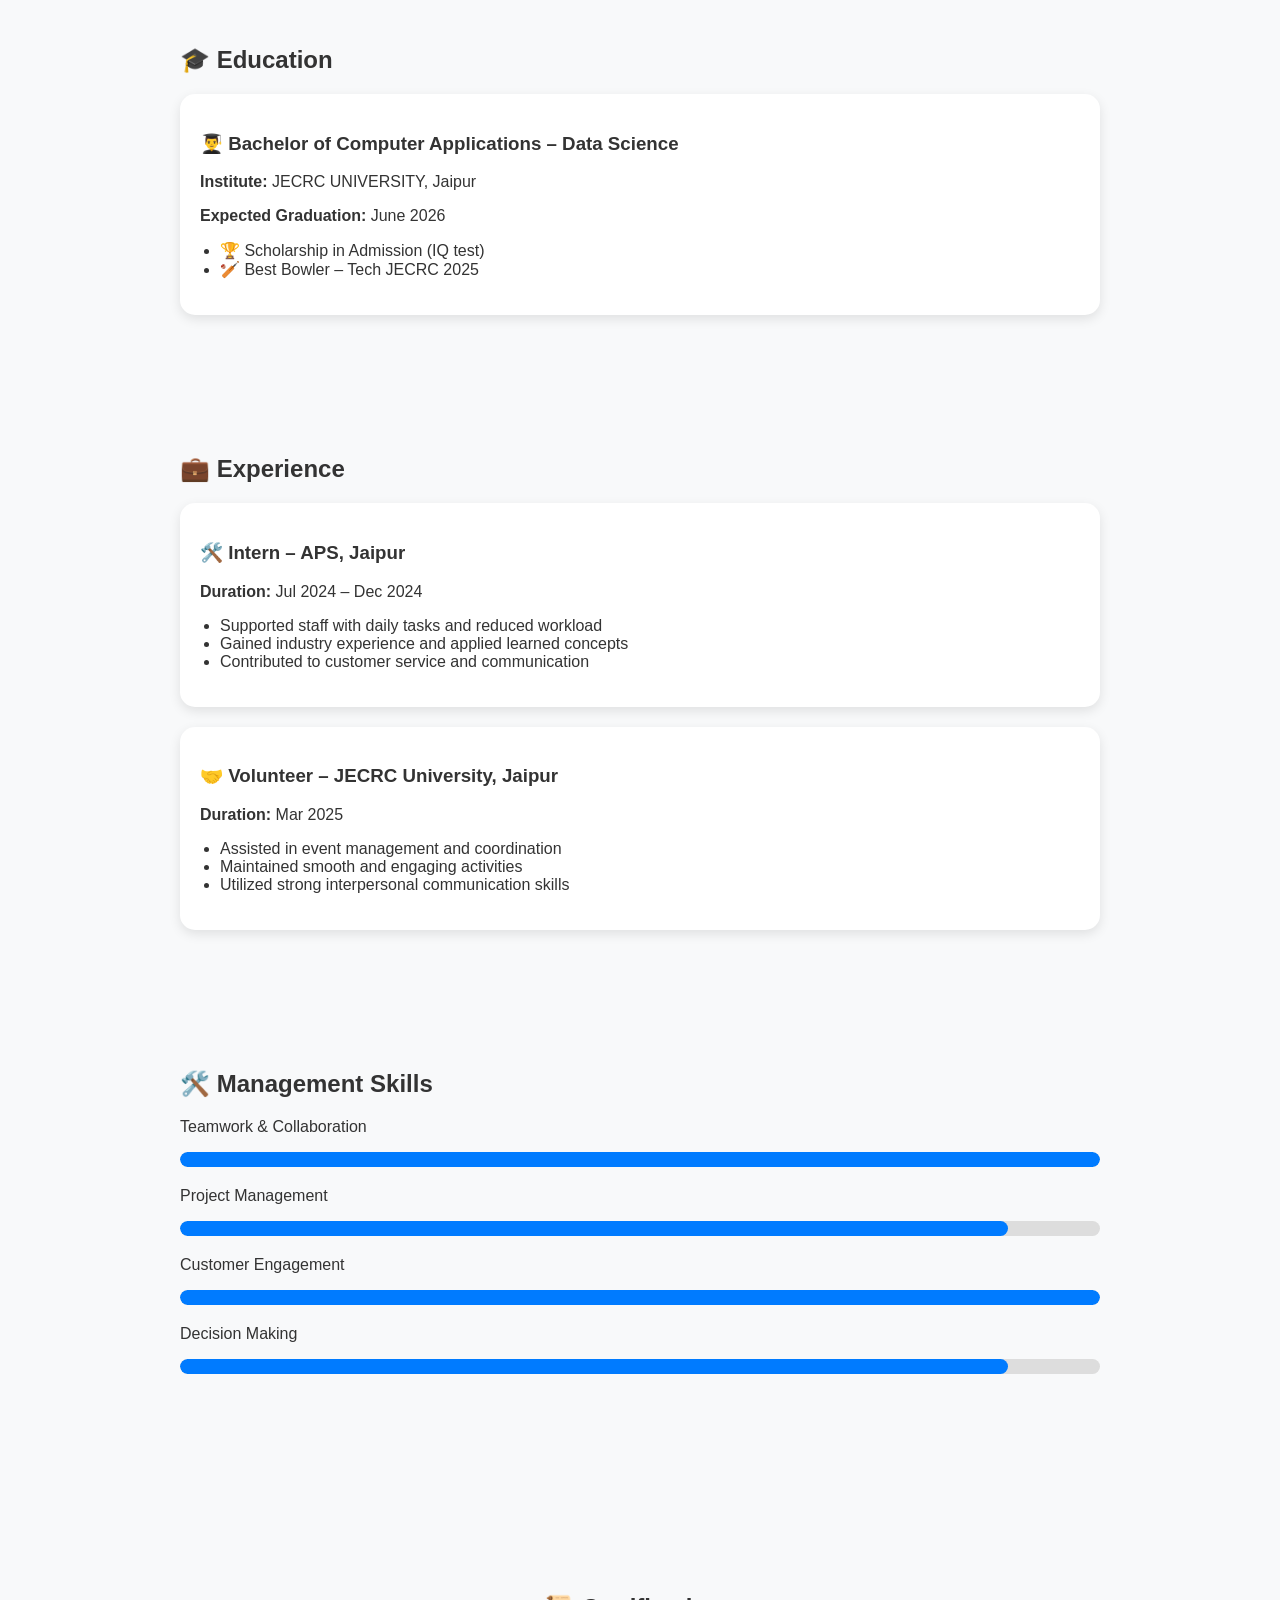
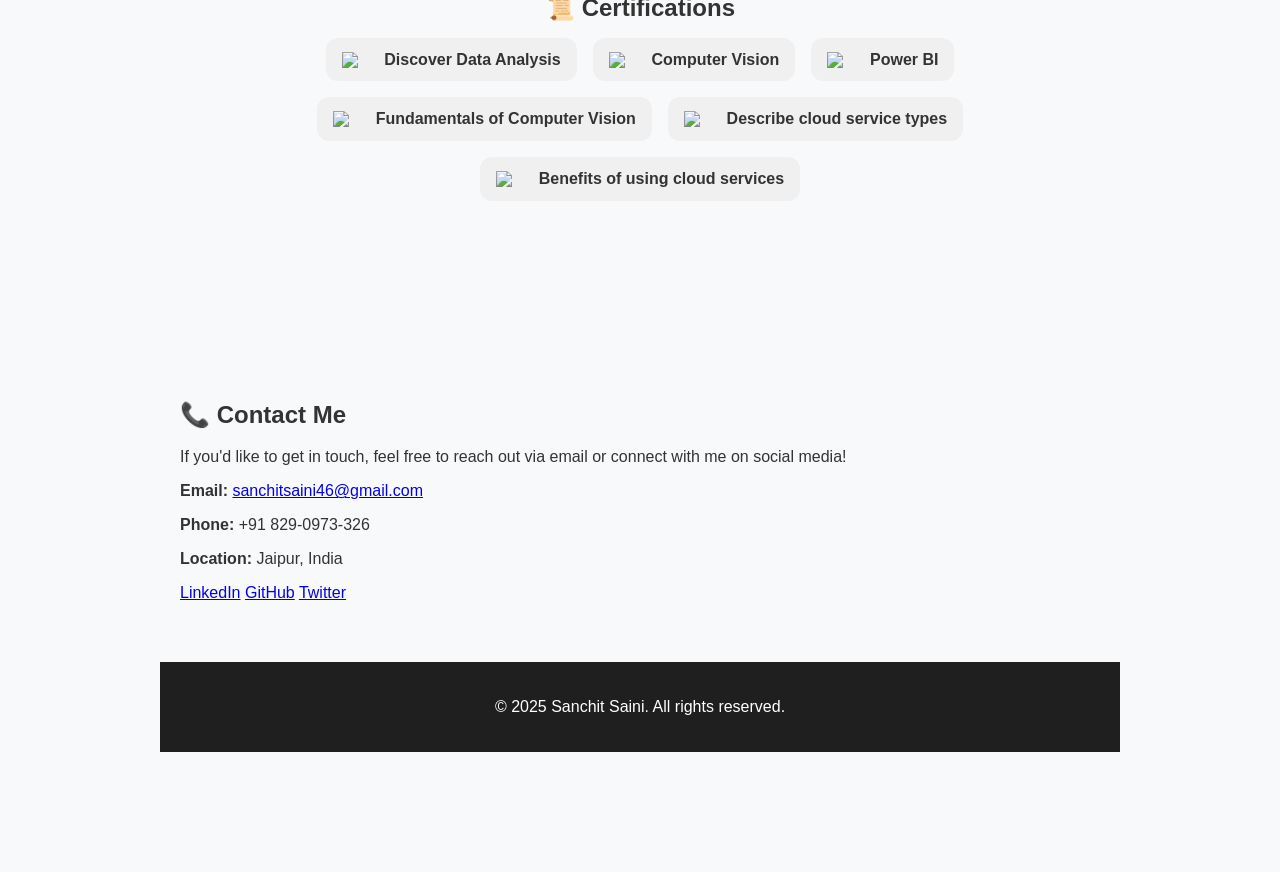
==== commit 2c70cd19: "Update index.html" ====
--- a/index.html
+++ b/index.html
@@ -203,13 +203,25 @@
     </div>
   </section>
   </section>
-   <section id="contact" class="section">
-    <div class="container">
-      <h2>Contact Me</h2>
-      <p>Want to collaborate or have a question? Reach out!</p>
-      <a href="mailto:sanchitsaini46@gmail.com" class="btn">Email Me</a>
-    </div>
-  </section>
+   <section id="contact">
+  <h2>📞 Contact Me</h2>
+  <p>If you'd like to get in touch, feel free to reach out via email or connect with me on social media!</p>
+  
+  <div class="contact-container">
+    <div class="contact-details">
+      <p><strong>Email:</strong> <a href="mailto:sanchitsaini46@gmail.com">sanchitsaini46@gmail.com</a></p>
+      <p><strong>Phone:</strong> +91 829-0973-326</p>
+      <p><strong>Location:</strong> Jaipur, India</p>
+    </div>
+    
+    <div class="social-links">
+      <a href="https://www.linkedin.com/in/sanchitsaini" target="_blank">LinkedIn</a>
+      <a href="https://github.com/SANCHITSAINI46" target="_blank">GitHub</a>
+      <a href="https://twitter.com/sanchitsaini" target="_blank">Twitter</a>
+    </div>
+  </div>
+</section>
+
 
   <footer>
     <p>© 2025 Sanchit Saini. All rights reserved.</p>
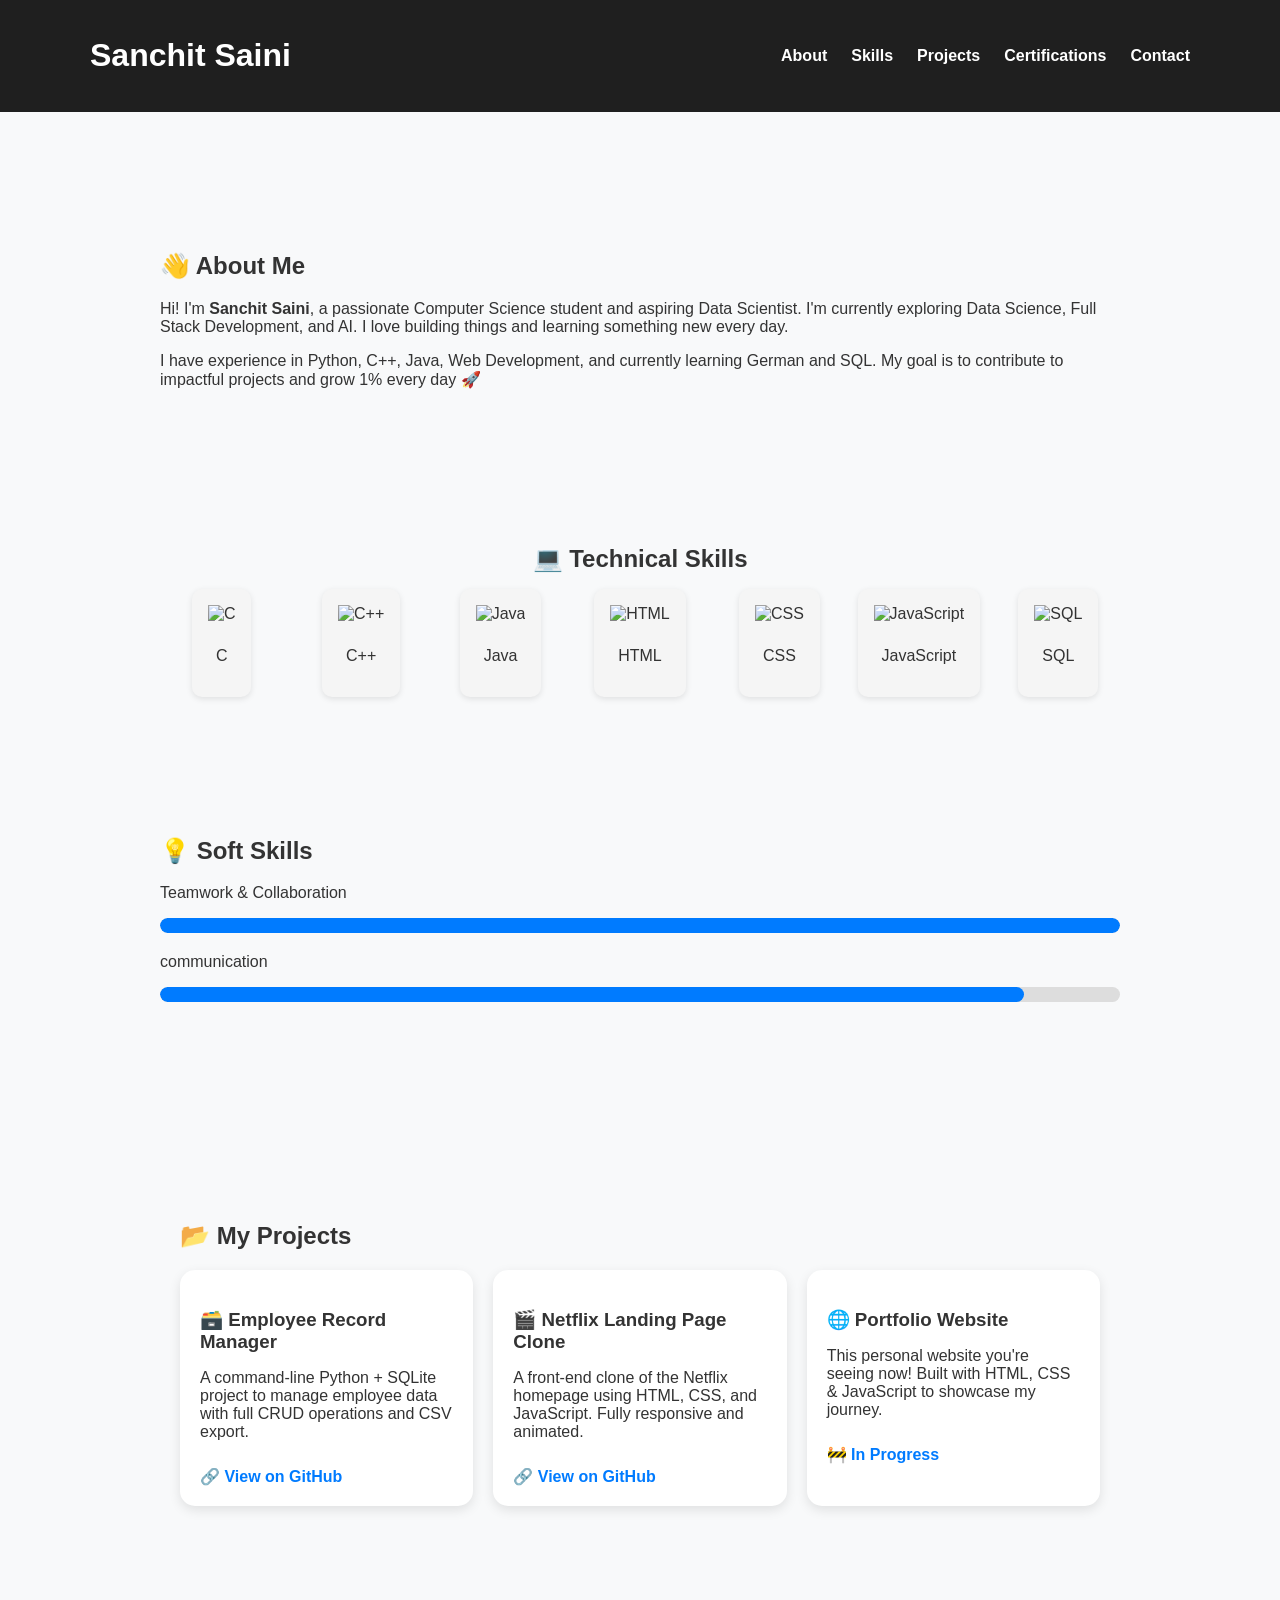
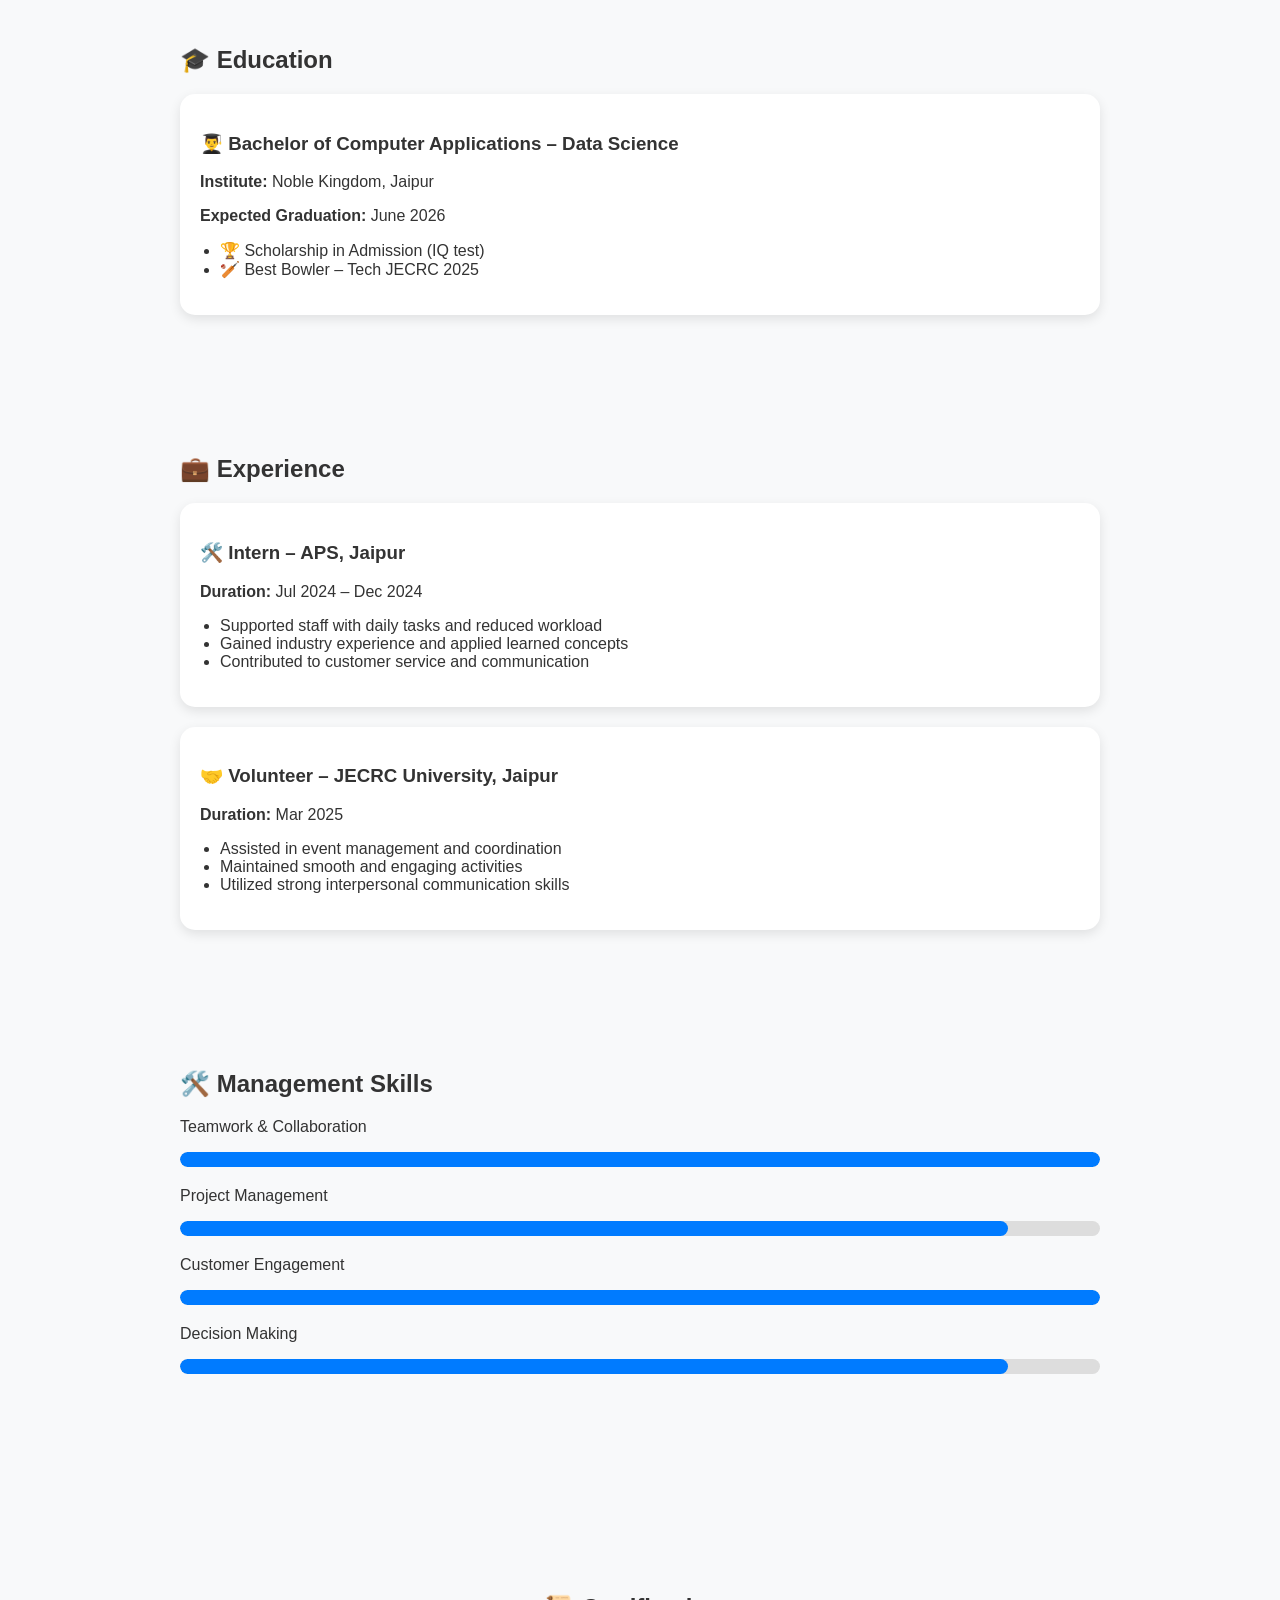
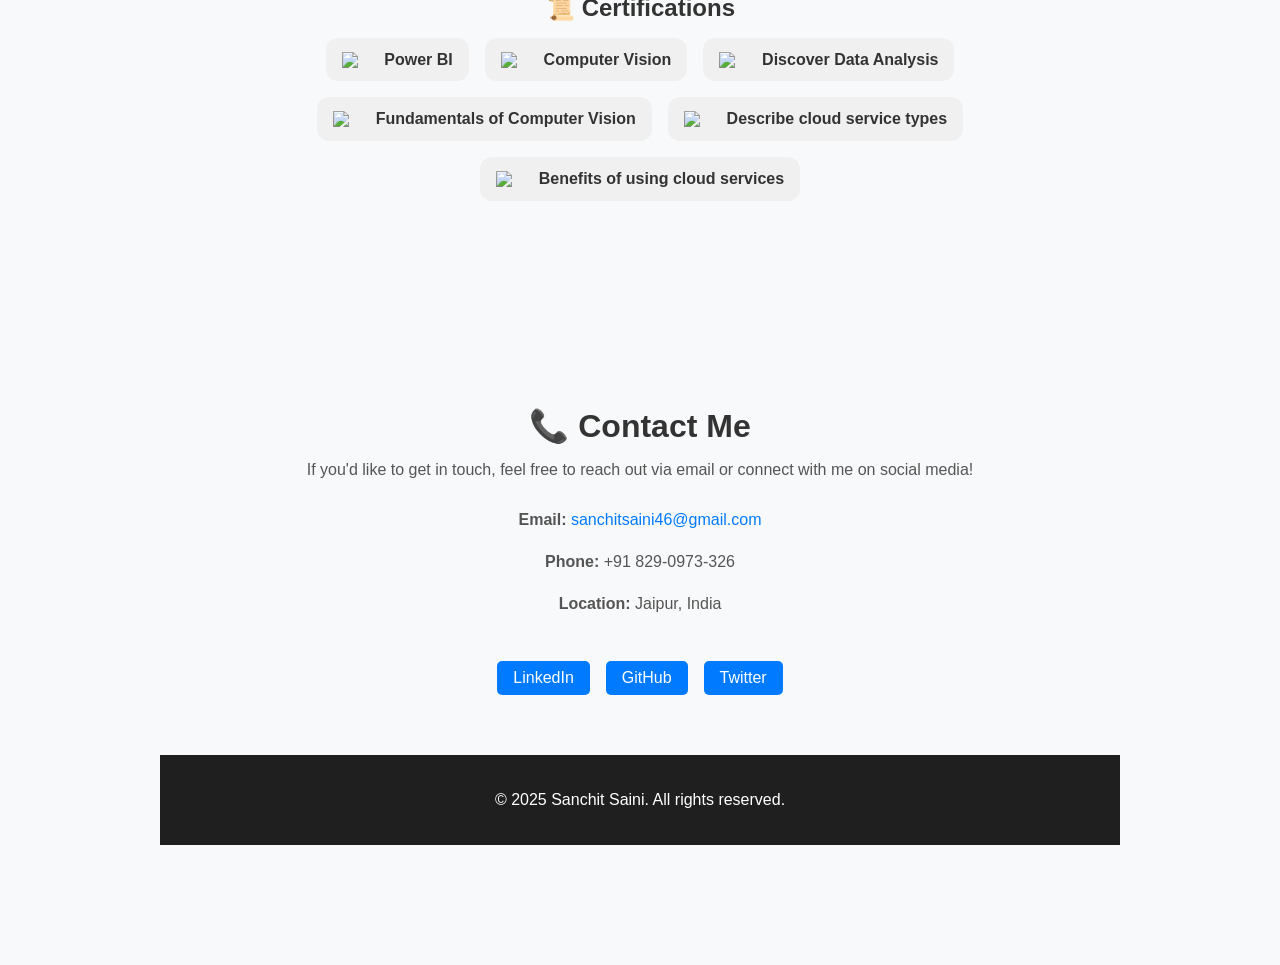
==== commit c61df834: "Update index.html" ====
--- a/index.html
+++ b/index.html
@@ -107,7 +107,7 @@
   
       <div class="edu-card">
         <h3>👨‍🎓 Bachelor of Computer Applications – Data Science</h3>
-        <p><strong>Institute:</strong> JECRC UNIVERSITY, Jaipur</p>
+        <p><strong>Institute:</strong> Noble Kingdom, Jaipur</p>
         <p><strong>Expected Graduation:</strong> June 2026</p>
         <ul>
           <li>🏆 Scholarship in Admission (IQ test)</li>
@@ -174,17 +174,17 @@
   <section id="certifications"><section id="certifications">
     <h2>📜 Certifications</h2>
     <div class="cert-card-container">
+      <a class="cert-card" href="https://learn.microsoft.com/api/achievements/share/en-us/SANCHITSAINI-2100/KG247DQB?sharingId=534D3C18CEA63D70" target="_blank">
+        <img src="https://img.icons8.com/color/48/000000/microsoft.png"/>
+        <span>Power BI</span>
+      </a>
+      <a class="cert-card" href="https://learn.microsoft.com/api/achievements/share/en-us/SANCHITSAINI-2100/74W7FYFZ?sharingId=534D3C" target="_blank">
+        <img src="https://img.icons8.com/color/48/000000/microsoft.png"/>
+        <span>Computer Vision</span>
+      </a>
       <a class="cert-card" href="https://learn.microsoft.com/api/achievements/share/en-us/SANCHITSAINI-2100/2BXMQHKV?sharingId=534D3C" target="_blank">
         <img src="https://img.icons8.com/color/48/000000/microsoft.png"/>
         <span>Discover Data Analysis</span>
-      </a>
-      <a class="cert-card" href="https://learn.microsoft.com/api/achievements/share/en-us/SANCHITSAINI-2100/74W7FYFZ?sharingId=534D3C" target="_blank">
-        <img src="https://img.icons8.com/color/48/000000/microsoft.png"/>
-        <span>Computer Vision</span>
-      </a>
-      <a class="cert-card" href="https://learn.microsoft.com/api/achievements/share/en-us/SANCHITSAINI-2100/KG247DQB?sharingId=534D3C18CEA63D70" target="_blank">
-        <img src="https://img.icons8.com/color/48/000000/microsoft.png"/>
-        <span>Power BI</span>
       </a>
       <a class="cert-card" href="https://learn.microsoft.com/api/achievements/share/en-us/SANCHITSAINI-2100/74W7FYFZ?sharingId=534D3C" target="_blank">
         <img src="https://img.icons8.com/color/48/000000/microsoft.png"/>
@@ -203,7 +203,7 @@
     </div>
   </section>
   </section>
-   <section id="contact">
+  <section id="contact">
   <h2>📞 Contact Me</h2>
   <p>If you'd like to get in touch, feel free to reach out via email or connect with me on social media!</p>
   
@@ -221,7 +221,6 @@
     </div>
   </div>
 </section>
-
 
   <footer>
     <p>© 2025 Sanchit Saini. All rights reserved.</p>
--- a/port.css
+++ b/port.css
@@ -245,3 +245,61 @@
   background-color: #d3e3fd;
   transform: translateY(-5px);
 }
+#contact {
+    padding: 60px 20px;
+    text-align: center;
+    background-color: #f8f9fa;
+}
+
+#contact h2 {
+    margin-bottom: 1rem;
+    font-size: 2rem;
+    color: #333;
+}
+
+#contact p {
+    margin-bottom: 1.5rem;
+    font-size: 1rem;
+    color: #555;
+}
+
+.contact-container {
+    display: flex;
+    flex-direction: column;
+    align-items: center;
+    gap: 1.5rem;
+}
+
+.contact-details p {
+    margin: 0.5rem 0;
+    font-size: 1rem;
+    color: #333;
+}
+
+.contact-details a {
+    color: #007bff;
+    text-decoration: none;
+}
+
+.contact-details a:hover {
+    text-decoration: underline;
+}
+
+.social-links {
+    display: flex;
+    gap: 1rem;
+}
+
+.social-links a {
+    color: #fff;
+    background-color: #007bff;
+    padding: 0.5rem 1rem;
+    border-radius: 5px;
+    text-decoration: none;
+    font-size: 1rem;
+    transition: background-color 0.3s ease;
+}
+
+.social-links a:hover {
+    background-color: #0056b3;
+}
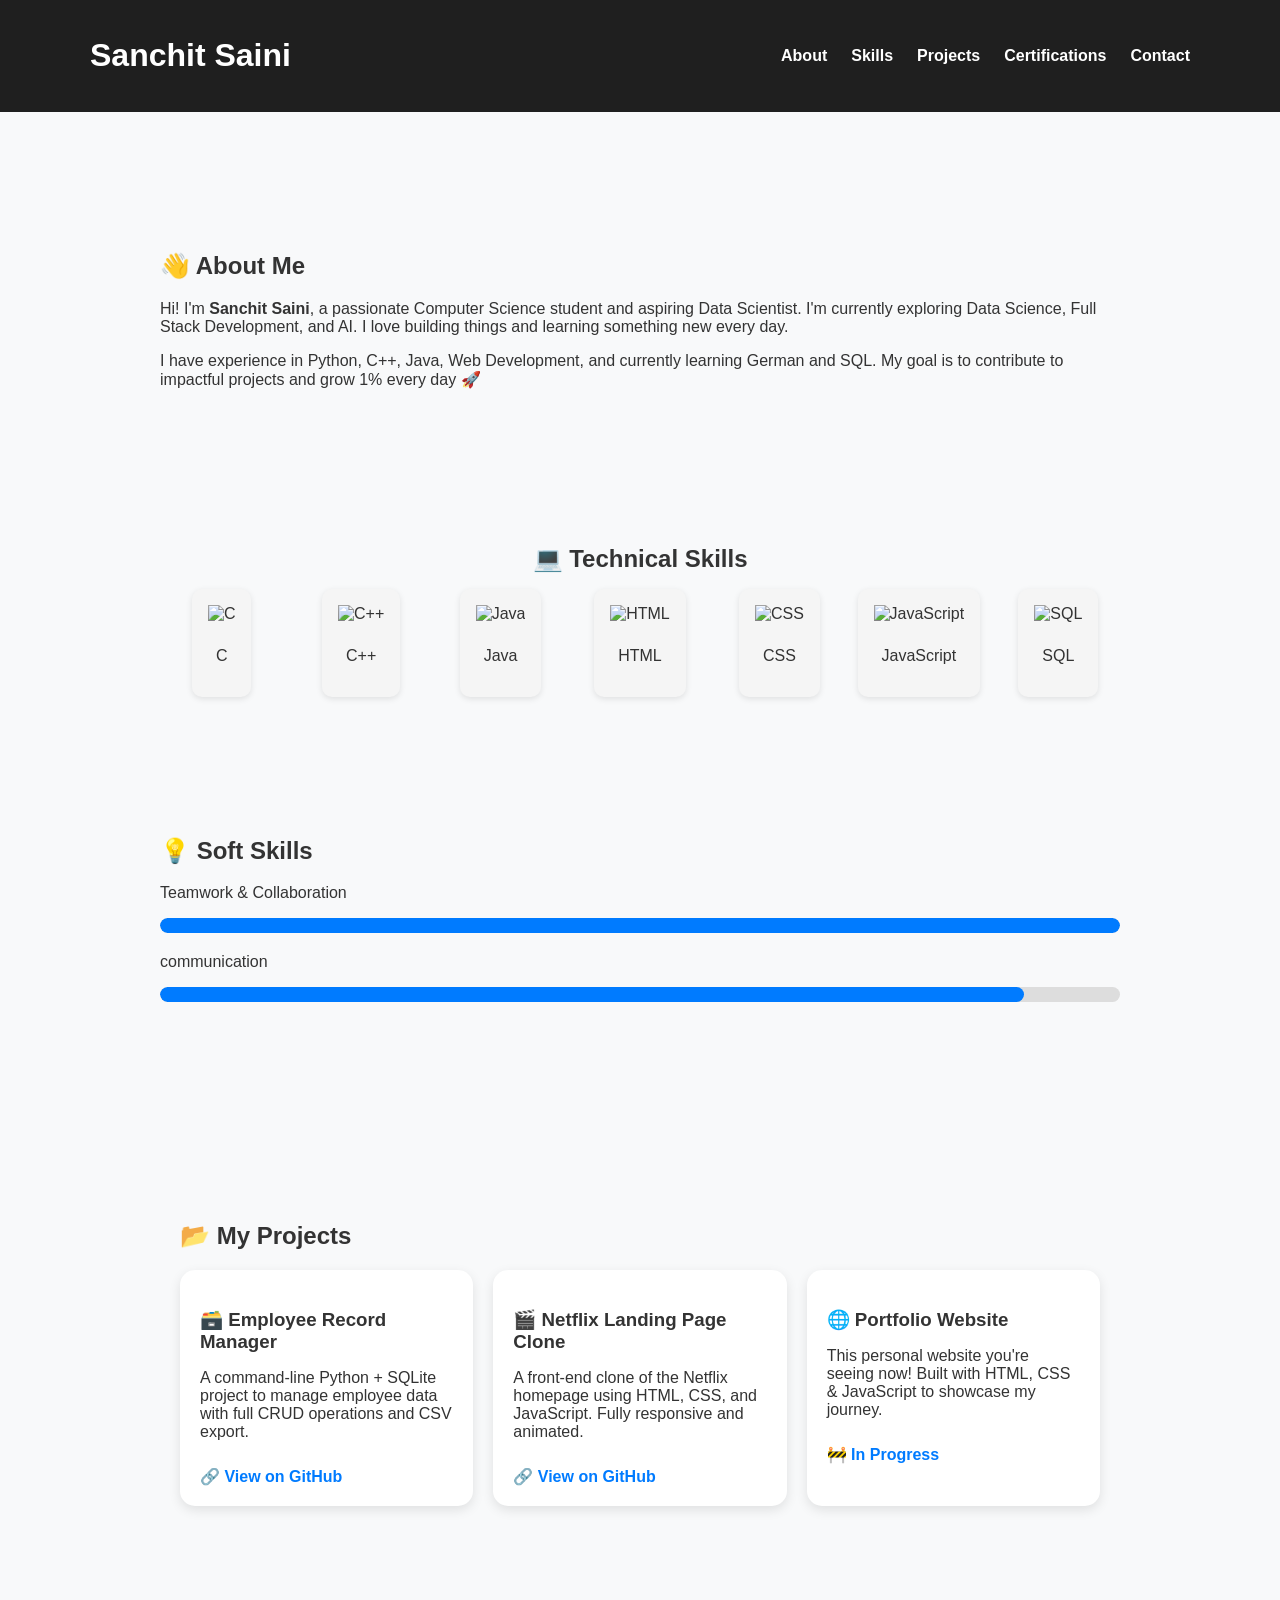
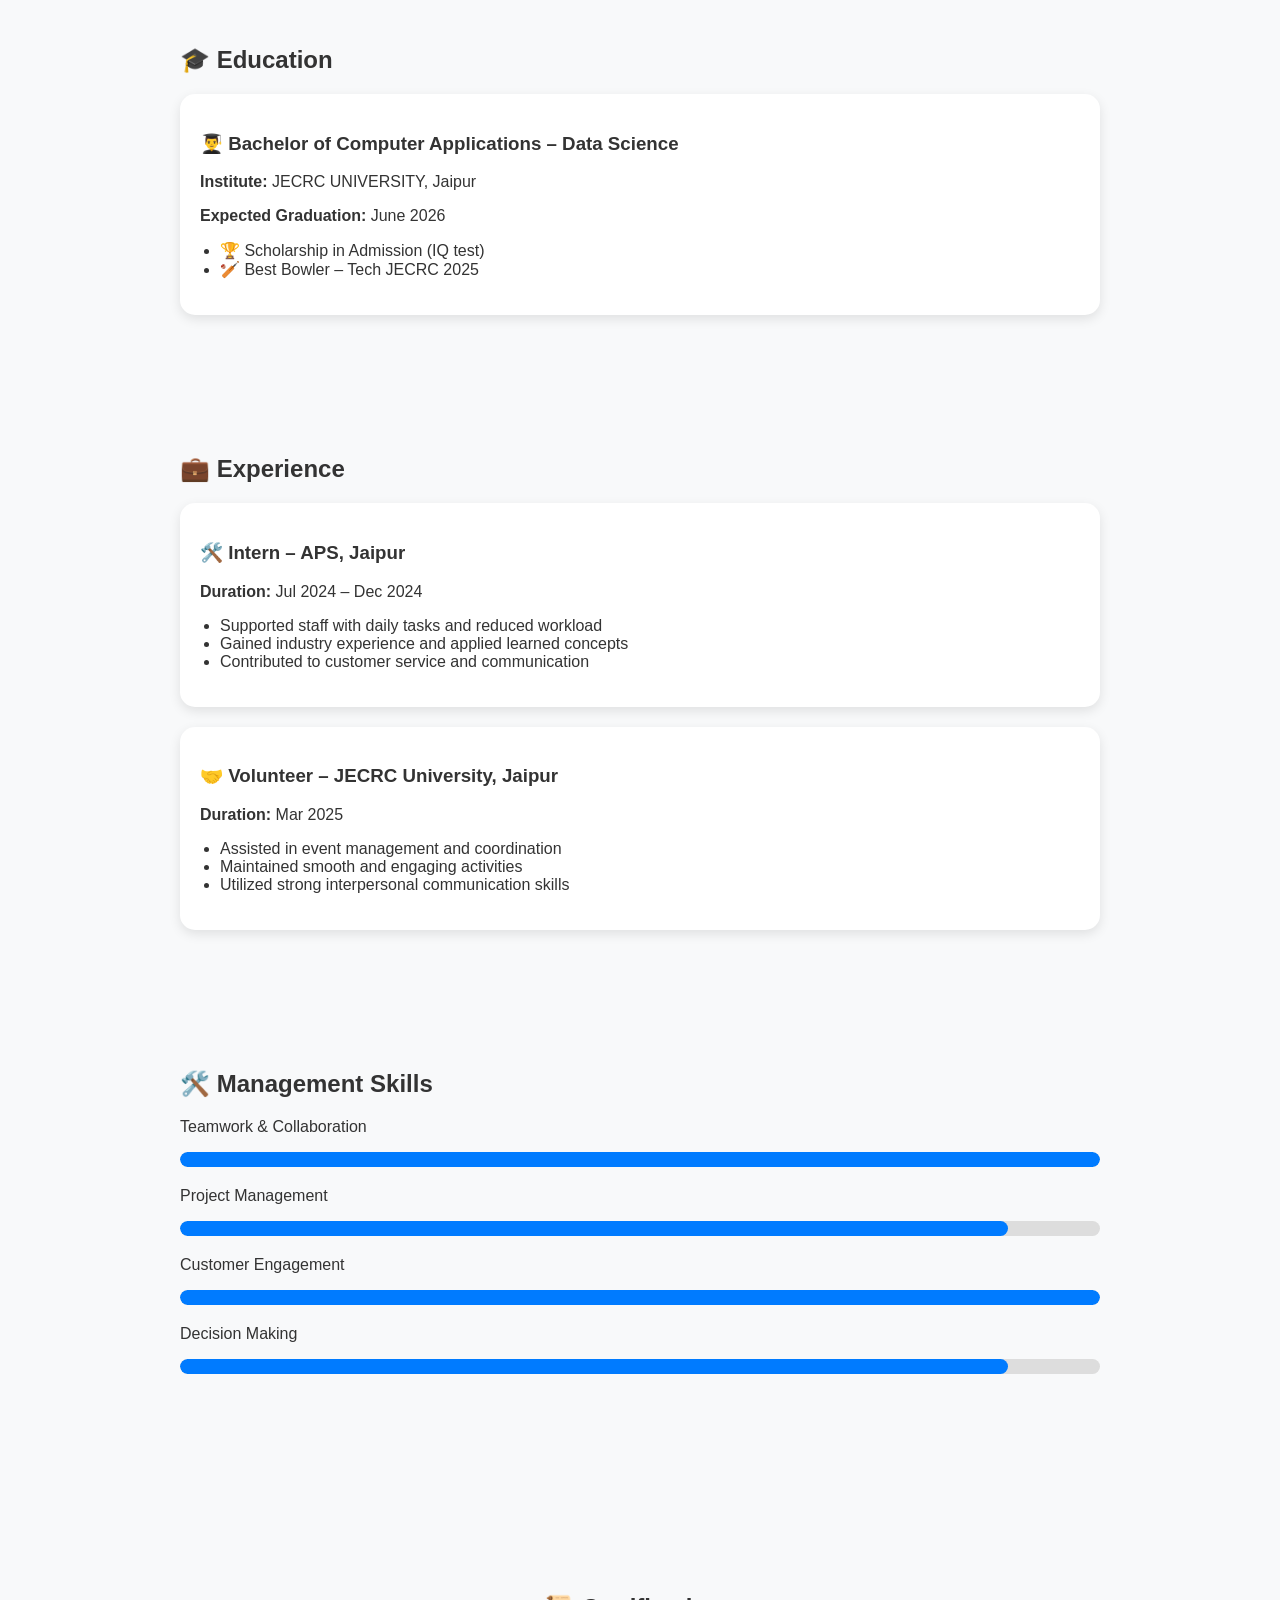
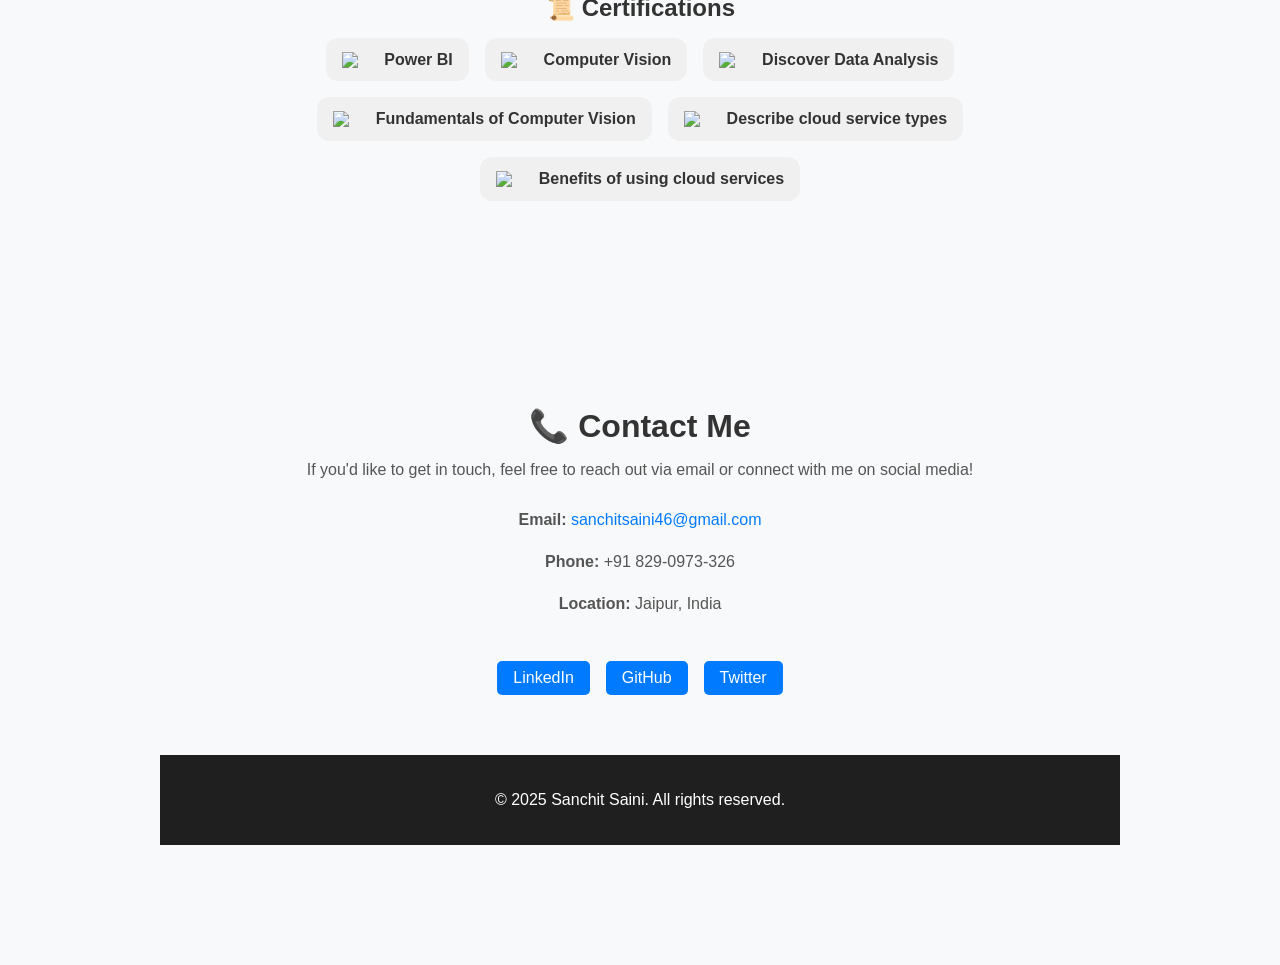
==== commit c522ef59: "Update index.html" ====
--- a/index.html
+++ b/index.html
@@ -107,7 +107,7 @@
   
       <div class="edu-card">
         <h3>👨‍🎓 Bachelor of Computer Applications – Data Science</h3>
-        <p><strong>Institute:</strong> Noble Kingdom, Jaipur</p>
+        <p><strong>Institute:</strong> JECRC UNIVERSITY, Jaipur</p>
         <p><strong>Expected Graduation:</strong> June 2026</p>
         <ul>
           <li>🏆 Scholarship in Admission (IQ test)</li>
--- a/port.css
+++ b/port.css
@@ -245,6 +245,40 @@
   background-color: #d3e3fd;
   transform: translateY(-5px);
 }
+@media only screen and (max-width: 600px) {
+  .tech-skills {
+    font-size: 14px; /* ya jitna thoda chhota chahiye */
+    padding: 10px;
+    text-align: center;
+  }
+
+  .tech-skills h2 {
+    font-size: 18px;
+  }
+
+  .tech-skills ul {
+    padding-left: 0;
+    font-size: 14px;
+  }
+
+  .tech-skills li {
+    margin-bottom: 5px;
+  }
+}
+
+/* Initial state for hidden sections */
+.section {
+    opacity: 0;
+    transform: translateY(50px);
+    transition: opacity 0.6s ease-out, transform 0.6s ease-out;
+}
+
+/* Visible state when the section is revealed */
+.section.reveal {
+    opacity: 1;
+    transform: translateY(0);
+}
+
 #contact {
     padding: 60px 20px;
     text-align: center;
